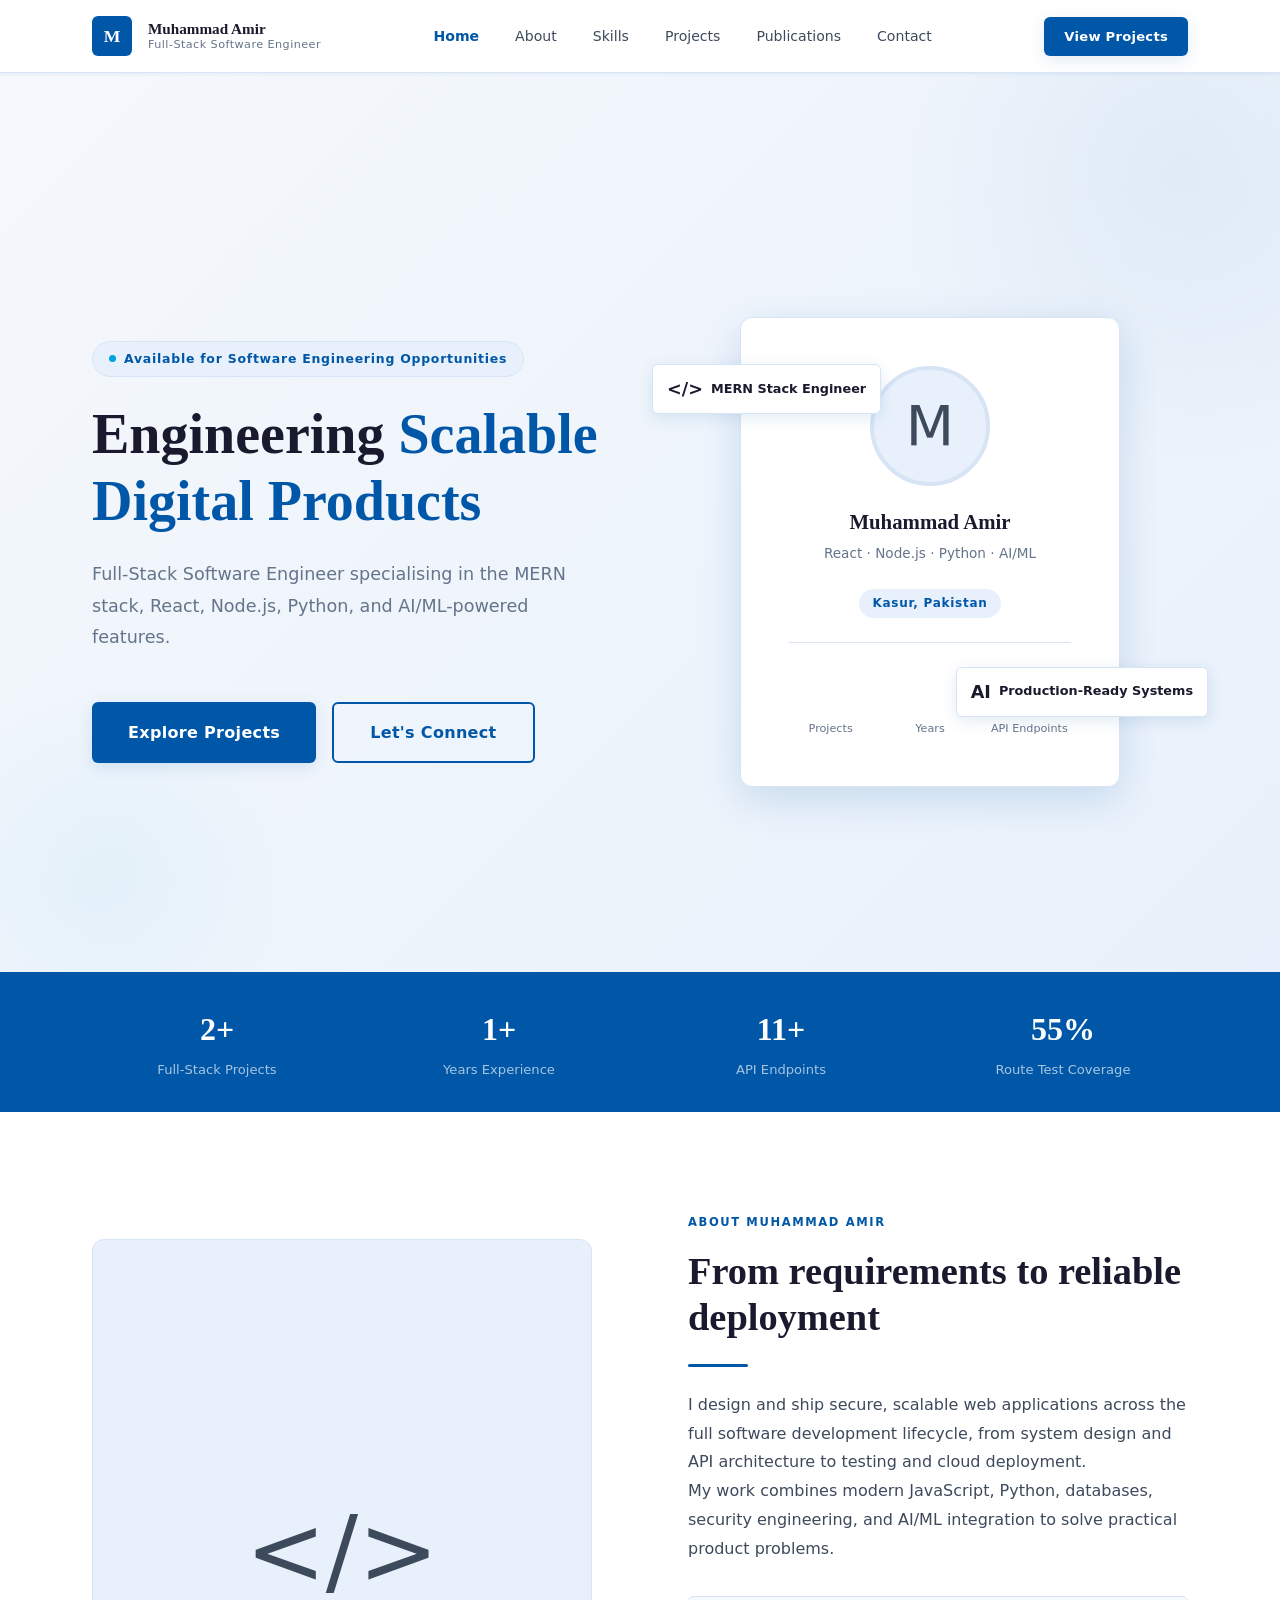
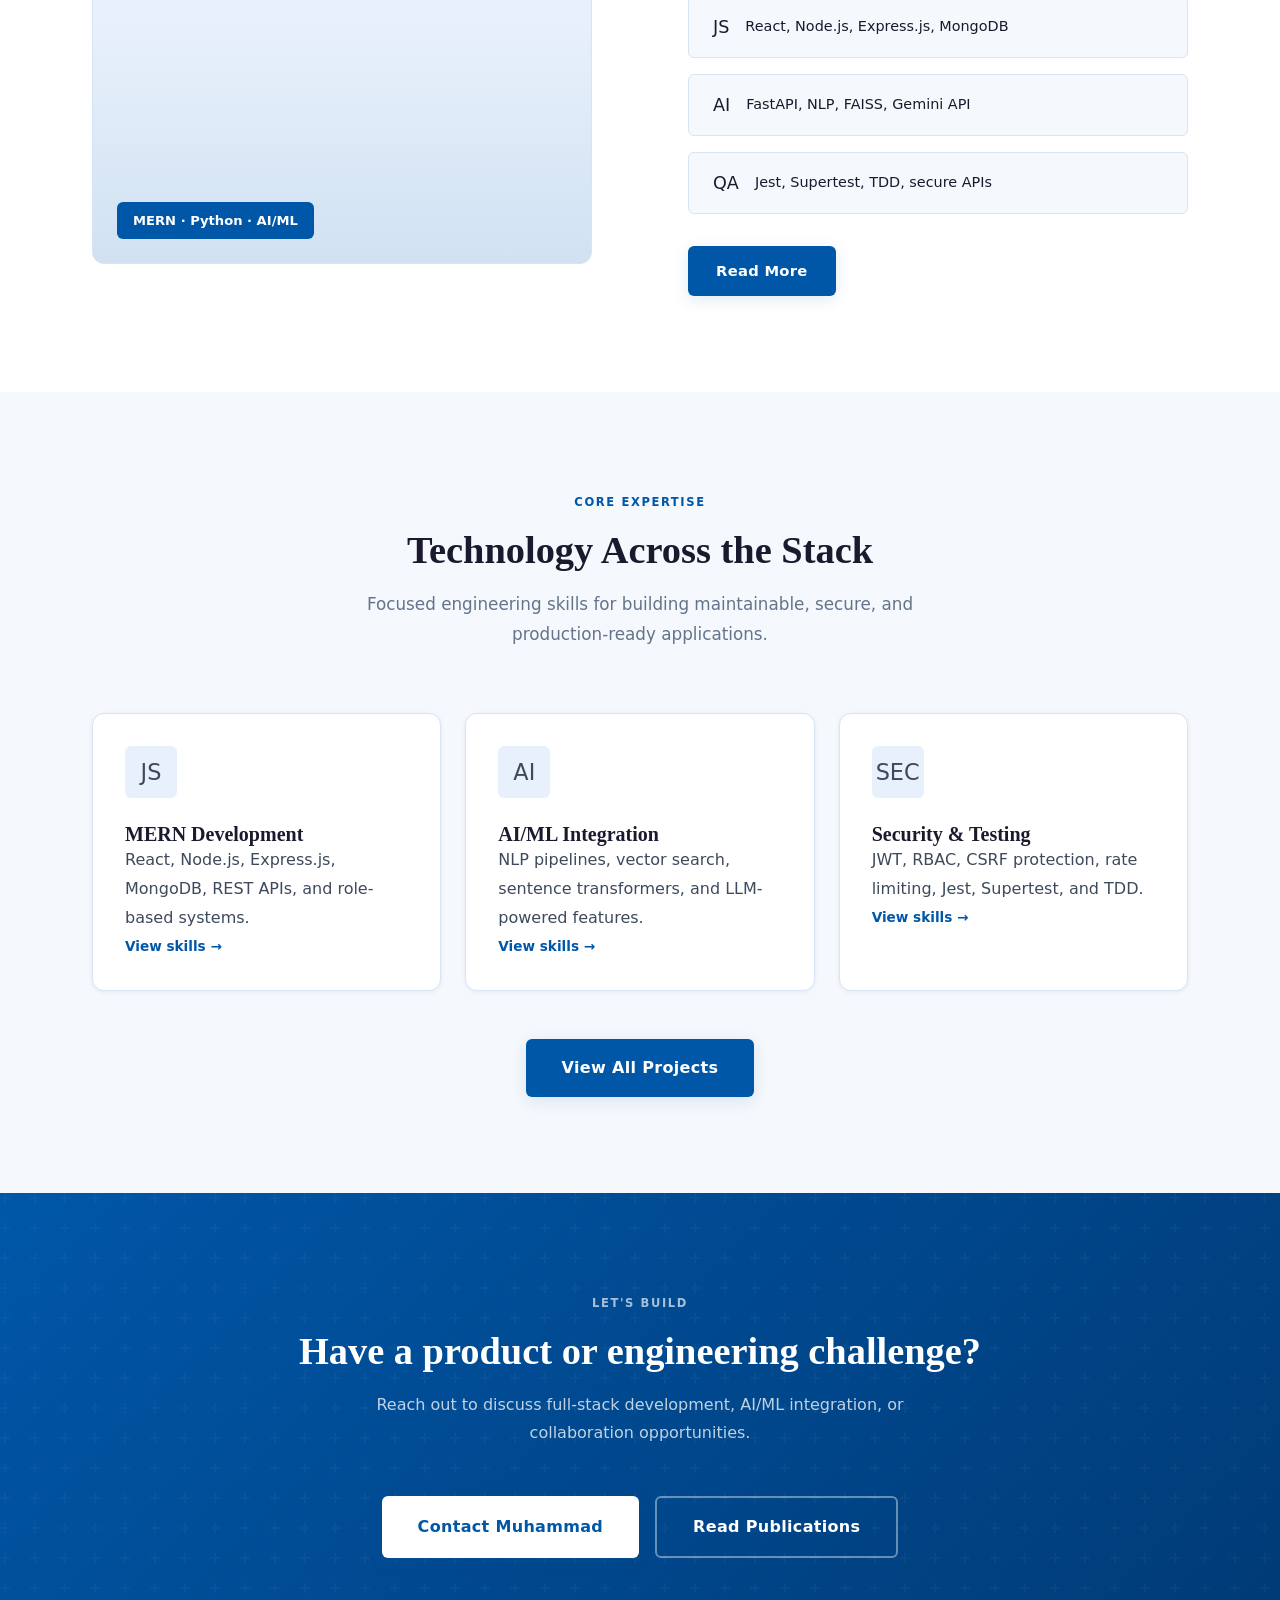
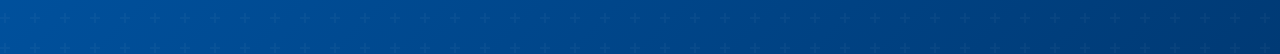
==== index.html @ 391e116a "Update portfolio with Muhammad Amir CV content" ====
<!doctype html><html lang="en"><head><meta charset="UTF-8" /><meta name="viewport" content="width=device-width, initial-scale=1.0" /><meta name="description" content="Muhammad Amir — Full-Stack Software Engineer specialising in MERN, React, Node.js, Python, and AI/ML." /><title>Muhammad Amir | Full-Stack Software Engineer</title><link rel="preconnect" href="https://fonts.googleapis.com" /><link rel="preconnect" href="https://fonts.gstatic.com" /><link rel="stylesheet" href="assets/css/variables.css" /><link rel="stylesheet" href="assets/css/base.css" /><link rel="stylesheet" href="assets/css/components.css" /><link rel="stylesheet" href="assets/css/navbar.css" /><link rel="stylesheet" href="assets/css/footer.css" /><link rel="stylesheet" href="assets/css/home.css" /></head><body><header class="navbar"><div class="navbar-inner"><a href="index.html" class="navbar-logo"><div class="logo-icon">M</div><div class="logo-text"><div class="logo-name">Muhammad Amir</div><div class="logo-title">Full-Stack Software Engineer</div></div></a><nav><ul class="navbar-links"><li><a href="index.html" class="active">Home</a></li><li><a href="pages/about.html">About</a></li><li><a href="pages/services.html">Skills</a></li><li><a href="pages/youtube.html">Projects</a></li><li><a href="pages/blog.html">Publications</a></li><li><a href="pages/contact.html">Contact</a></li></ul></nav><div class="navbar-actions"><a href="pages/youtube.html" class="btn btn-primary btn-sm">View Projects</a><button class="nav-toggle" aria-label="Toggle menu"><span></span><span></span><span></span></button></div></div><div class="mobile-menu"><a href="index.html">Home</a><a href="pages/about.html">About</a><a href="pages/services.html">Skills</a><a href="pages/youtube.html">Projects</a><a href="pages/blog.html">Publications</a><a href="pages/contact.html">Contact</a></div></header><main style="padding-top:72px"><section class="hero"><div class="container"><div class="hero-grid"><div class="hero-content animate"><div class="hero-badge"><span class="hero-badge-dot"></span>Available for Software Engineering Opportunities</div><h1>Engineering <span>Scalable Digital Products</span></h1><p>Full-Stack Software Engineer specialising in the MERN stack, React, Node.js, Python, and AI/ML-powered features.</p><div class="hero-btns"><a href="pages/youtube.html" class="btn btn-primary btn-lg">Explore Projects</a><a href="pages/contact.html" class="btn btn-outline btn-lg">Let's Connect</a></div></div><div class="hero-visual animate delay-2"><div class="hero-float hero-float-1"><span class="hero-float-icon">&lt;/&gt;</span> MERN Stack Engineer</div><div class="hero-card"><div class="hero-avatar">M</div><h3>Muhammad Amir</h3><p>React · Node.js · Python · AI/ML</p><span class="badge badge-blue">Kasur, Pakistan</span><div class="hero-card-stats"><div><div class="stat-num" data-count="5" data-suffix="+">0+</div><div class="hero-stat-label">Projects</div></div><div><div class="stat-num" data-count="2" data-suffix="+">0+</div><div class="hero-stat-label">Years</div></div><div><div class="stat-num" data-count="20" data-suffix="+">0+</div><div class="hero-stat-label">API Endpoints</div></div></div></div><div class="hero-float hero-float-2"><span class="hero-float-icon">AI</span> Production-Ready Systems</div></div></div></div></section><section class="stats-bar"><div class="container"><div class="stats-grid"><div class="reveal"><div class="stat-num" data-count="5" data-suffix="+">0+</div><div class="stat-label">Full-Stack Projects</div></div><div class="reveal"><div class="stat-num" data-count="2" data-suffix="+">0+</div><div class="stat-label">Years Experience</div></div><div class="reveal"><div class="stat-num" data-count="20" data-suffix="+">0+</div><div class="stat-label">API Endpoints</div></div><div class="reveal"><div class="stat-num" data-count="100" data-suffix="%">0%</div><div class="stat-label">Route Test Coverage</div></div></div></div></section><section class="section about-preview"><div class="container"><div class="about-grid"><div class="about-img-wrap reveal">&lt;/&gt;<div class="about-tag">MERN · Python · AI/ML</div></div><div class="reveal"><span class="label">About Muhammad Amir</span><h2>From requirements to reliable deployment</h2><div class="divider"></div><p>I design and ship secure, scalable web applications across the full software development lifecycle, from system design and API architecture to testing and cloud deployment.</p><p>My work combines modern JavaScript, Python, databases, security engineering, and AI/ML integration to solve practical product problems.</p><div class="credential-list"><div class="credential-item"><span class="credential-icon">JS</span> React, Node.js, Express.js, MongoDB</div><div class="credential-item"><span class="credential-icon">AI</span> FastAPI, NLP, FAISS, Gemini API</div><div class="credential-item"><span class="credential-icon">QA</span> Jest, Supertest, TDD, secure APIs</div></div><a href="pages/about.html" class="btn btn-primary">Read More</a></div></div></div></section><section class="section services-preview"><div class="container"><div class="section-header center reveal"><span class="label">Core Expertise</span><h2>Technology Across the Stack</h2><p>Focused engineering skills for building maintainable, secure, and production-ready applications.</p></div><div class="services-grid"><div class="card reveal"><div class="card-body"><div class="service-icon">JS</div><h3>MERN Development</h3><p>React, Node.js, Express.js, MongoDB, REST APIs, and role-based systems.</p><a href="pages/services.html" class="service-link">View skills →</a></div></div><div class="card reveal"><div class="card-body"><div class="service-icon">AI</div><h3>AI/ML Integration</h3><p>NLP pipelines, vector search, sentence transformers, and LLM-powered features.</p><a href="pages/services.html" class="service-link">View skills →</a></div></div><div class="card reveal"><div class="card-body"><div class="service-icon">SEC</div><h3>Security & Testing</h3><p>JWT, RBAC, CSRF protection, rate limiting, Jest, Supertest, and TDD.</p><a href="pages/services.html" class="service-link">View skills →</a></div></div></div><div style="text-align:center;margin-top:var(--s5)"><a href="pages/youtube.html" class="btn btn-primary btn-lg reveal">View All Projects</a></div></div></section><section class="cta-banner"><div class="container"><span class="label label--white reveal">Let's Build</span><h2 class="reveal">Have a product or engineering challenge?</h2><p class="reveal">Reach out to discuss full-stack development, AI/ML integration, or collaboration opportunities.</p><div class="cta-btns reveal"><a href="pages/contact.html" class="btn btn-white btn-lg">Contact Muhammad</a><a href="pages/blog.html" class="btn btn-lg" style="border:2px solid rgba(255,255,255,.4);color:white;background:transparent">Read Publications</a></div></div></section></main><script src="assets/js/main.js"></script></body></html>
---- assets/css/variables.css ----
/* ============================================================
   DESIGN SYSTEM — variables.css
   All design tokens used across the entire project.
   Import this file first in every other CSS file.
   ============================================================ */

:root {
  /* ─── COLORS ─────────────────────────────────────────────── */
  --blue-dark: #0057a8; /* primary CTA, links       */
  --blue-mid: #1976d2; /* hover states             */
  --blue-light: #e8f1fb; /* section backgrounds      */
  --sky: #00a3e0; /* accent highlights        */
  --white: #ffffff;
  --off-white: #f5f8fc;
  --text: #1a1a2e; /* headings                 */
  --text-body: #3d4a5c; /* body copy                */
  --muted: #64748b; /* labels, captions         */
  --border: #d6e4f5; /* dividers, card borders   */

  /* ─── TYPOGRAPHY ─────────────────────────────────────────── */
  --font-head: 'Merriweather', Georgia, serif;
  --font-body: 'DM Sans', system-ui, sans-serif;

  /* ─── SPACING (8px grid) ─────────────────────────────────── */
  --s1: 8px;
  --s2: 16px;
  --s3: 24px;
  --s4: 32px;
  --s5: 48px;
  --s6: 64px;
  --s7: 96px;
  --s8: 128px;

  /* ─── BORDERS ────────────────────────────────────────────── */
  --radius: 6px;
  --radius-lg: 12px;

  /* ─── SHADOWS ────────────────────────────────────────────── */
  --shadow-sm: 0 1px 4px rgba(0, 87, 168, 0.08);
  --shadow-md: 0 4px 16px rgba(0, 87, 168, 0.12);
  --shadow-lg: 0 12px 40px rgba(0, 87, 168, 0.16);

  /* ─── TRANSITIONS ────────────────────────────────────────── */
  --ease: 0.25s ease;
}
---- assets/css/base.css ----
/* ============================================================
   BASE STYLES — base.css
   Reset, typography, and global utility classes.
   Import after variables.css
   ============================================================ */

/* ─── RESET ───────────────────────────────────────────────── */
*,
*::before,
*::after {
  margin: 0;
  padding: 0;
  box-sizing: border-box;
}
html {
  scroll-behavior: smooth;
  font-size: 16px;
}
body {
  font-family: var(--font-body);
  color: var(--text-body);
  background: var(--white);
  line-height: 1.6;
  overflow-x: hidden;
}
img {
  max-width: 100%;
  display: block;
}
a {
  color: inherit;
  text-decoration: none;
}
ul {
  list-style: none;
}

/* ─── TYPOGRAPHY ──────────────────────────────────────────── */
h1,
h2,
h3,
h4,
h5 {
  font-family: var(--font-head);
  color: var(--text);
  line-height: 1.2;
}
h1 {
  font-size: clamp(2.2rem, 4.5vw, 3.5rem);
  font-weight: 900;
}
h2 {
  font-size: clamp(1.7rem, 3vw, 2.5rem);
  font-weight: 700;
}
h3 {
  font-size: 1.25rem;
  font-weight: 700;
}
h4 {
  font-size: 1rem;
  font-weight: 600;
}
p {
  line-height: 1.8;
}

/* ─── LAYOUT ──────────────────────────────────────────────── */
.container {
  max-width: 1160px;
  margin: 0 auto;
  padding: 0 var(--s4);
}
.section {
  padding: var(--s7) 0;
}
.section--bg {
  background: var(--off-white);
}
.section--blue {
  background: var(--blue-light);
}

/* ─── UTILITIES ───────────────────────────────────────────── */
.text-muted {
  color: var(--muted);
}
.text-center {
  text-align: center;
}
.text-white {
  color: var(--white);
}

.mt-1 {
  margin-top: var(--s1);
}
.mt-2 {
  margin-top: var(--s2);
}
.mt-3 {
  margin-top: var(--s3);
}
.mt-4 {
  margin-top: var(--s4);
}
.mt-5 {
  margin-top: var(--s5);
}
.mt-6 {
  margin-top: var(--s6);
}
.mb-1 {
  margin-bottom: var(--s1);
}
.mb-2 {
  margin-bottom: var(--s2);
}
.mb-3 {
  margin-bottom: var(--s3);
}
.mb-4 {
  margin-bottom: var(--s4);
}
.mb-5 {
  margin-bottom: var(--s5);
}
.mb-6 {
  margin-bottom: var(--s6);
}

.divider {
  width: 60px;
  height: 3px;
  background: var(--blue-dark);
  border-radius: 2px;
  margin: var(--s3) 0;
}
.divider-center {
  margin: var(--s3) auto;
}

/* ─── LABEL ───────────────────────────────────────────────── */
.label {
  display: inline-block;
  font-size: 0.72rem;
  font-weight: 600;
  letter-spacing: 0.14em;
  text-transform: uppercase;
  color: var(--blue-dark);
  margin-bottom: var(--s2);
}
.label--white {
  color: rgba(255, 255, 255, 0.65);
}

/* ─── ANIMATIONS ──────────────────────────────────────────── */
@keyframes fadeUp {
  from {
    opacity: 0;
    transform: translateY(24px);
  }
  to {
    opacity: 1;
    transform: translateY(0);
  }
}
.animate {
  animation: fadeUp 0.7s ease both;
}
.delay-1 {
  animation-delay: 0.1s;
}
.delay-2 {
  animation-delay: 0.2s;
}
.delay-3 {
  animation-delay: 0.3s;
}
.delay-4 {
  animation-delay: 0.4s;
}

/* ─── RESPONSIVE ──────────────────────────────────────────── */
@media (max-width: 768px) {
  .container {
    padding: 0 var(--s3);
  }
  .section {
    padding: var(--s5) 0;
  }
}
/* ─── MOBILE FIXES ────────────────────────────────────────── */
@media (max-width: 768px) {
  /* Navbar */
  .navbar-inner {
    padding: 0 var(--s2);
    height: 60px;
  }
  .logo-name {
    font-size: 0.82rem;
  }
  .logo-title {
    display: none;
  }
  .nav-cta {
    font-size: 0.75rem;
    padding: 8px 12px;
  }

  /* Fix horizontal overflow on ALL pages */
  html,
  body {
    overflow-x: hidden;
    max-width: 100vw;
  }
  .footer {
    overflow-x: hidden;
  }
  .footer-grid {
    gap: var(--s4);
  }

  /* Hero empty space fix */
  .hero {
    padding: 90px 0 50px;
    min-height: auto;
  }
  .hero::before,
  .hero::after {
    display: none;
  }

  /* About image height fix */
  .about-img-wrap {
    aspect-ratio: 3/2;
    font-size: 4rem;
  }

  /* Footer overflow fix */
  .footer-bottom {
    flex-direction: column;
    text-align: center;
    gap: var(--s2);
  }
  .footer-bottom-links {
    justify-content: center;
  }

  /* General section padding */
  .section {
    padding: var(--s5) 0;
  }
  .container {
    padding: 0 var(--s2);
  }

  /* Page hero */
  .page-hero {
    padding: 100px 0 50px;
  }
  .page-hero h1 {
    font-size: 2rem;
  }

  /* Buttons stack on mobile */
  .hero-btns,
  .cta-btns,
  .about-cta-btns,
  .services-cta-btns,
  .subscribe-btns,
  .yt-channel-actions {
    flex-direction: column;
    align-items: stretch;
  }
  .hero-btns .btn,
  .cta-btns .btn,
  .about-cta-btns .btn,
  .services-cta-btns .btn,
  .subscribe-btns .btn,
  .yt-channel-actions .btn {
    text-align: center;
    justify-content: center;
  }

  /* Stats bar */
  .stats-grid {
    grid-template-columns: repeat(2, 1fr);
    gap: var(--s3);
  }
  .stat-num {
    font-size: 1.6rem;
  }

  /* Services grid */
  .services-grid {
    grid-template-columns: 1fr;
  }
  .testimonials-grid {
    grid-template-columns: 1fr;
  }

  /* Pricing */
  .pricing-grid {
    grid-template-columns: 1fr;
    max-width: 100%;
  }
  .pricing-card.featured {
    transform: none;
  }

  /* Steps */
  .steps-grid {
    grid-template-columns: repeat(2, 1fr);
  }
  .steps-grid::before {
    display: none;
  }

  /* Blog */
  .blog-featured {
    grid-template-columns: 1fr;
  }
  .blog-side-stack {
    flex-direction: column;
  }
  .blog-grid {
    grid-template-columns: 1fr;
  }
  .blog-newsletter {
    flex-direction: column;
  }
  .blog-newsletter-form {
    flex-direction: column;
    width: 100%;
  }
  .blog-newsletter-form .form-control {
    width: 100%;
  }

  /* Contact */
  .contact-layout {
    grid-template-columns: 1fr;
  }
  .form-row {
    grid-template-columns: 1fr;
  }
  .contact-form-card {
    padding: var(--s3);
  }
  .availability-grid {
    grid-template-columns: repeat(2, 1fr);
  }

  /* YouTube */
  .yt-channel-card {
    flex-direction: column;
    text-align: center;
  }
  .yt-channel-stats {
    justify-content: center;
  }
  .video-grid {
    grid-template-columns: 1fr;
  }
  .featured-video-grid {
    grid-template-columns: 1fr;
  }

  /* About */
  .about-layout {
    grid-template-columns: 1fr;
  }
  .about-sidebar {
    position: static;
  }
  .values-grid {
    grid-template-columns: 1fr;
  }

  /* Footer columns stack */
  .footer-grid {
    grid-template-columns: 1fr;
  }
}
---- assets/css/components.css ----
/* ============================================================
   COMPONENTS — components.css
   Reusable UI components: buttons, cards, badges, forms.
   ============================================================ */

/* ─── BUTTONS ─────────────────────────────────────────────── */
.btn {
  display: inline-flex;
  align-items: center;
  justify-content: center;
  gap: var(--s1);
  padding: 13px 28px;
  border-radius: var(--radius);
  font-family: var(--font-body);
  font-size: 0.92rem;
  font-weight: 600;
  letter-spacing: 0.02em;
  cursor: pointer;
  border: none;
  transition: all var(--ease);
  white-space: nowrap;
}
.btn-primary {
  background: var(--blue-dark);
  color: var(--white);
  box-shadow: var(--shadow-md);
}
.btn-primary:hover {
  background: var(--blue-mid);
  transform: translateY(-2px);
  box-shadow: var(--shadow-lg);
}
.btn-outline {
  background: transparent;
  color: var(--blue-dark);
  border: 2px solid var(--blue-dark);
}
.btn-outline:hover {
  background: var(--blue-dark);
  color: var(--white);
}

.btn-white {
  background: var(--white);
  color: var(--blue-dark);
  box-shadow: var(--shadow-md);
}
.btn-white:hover {
  background: var(--off-white);
  transform: translateY(-2px);
}

.btn-sm {
  padding: 9px 20px;
  font-size: 0.82rem;
}
.btn-lg {
  padding: 16px 36px;
  font-size: 1rem;
}
.btn-full {
  width: 100%;
  justify-content: center;
}

/* ─── CARDS ───────────────────────────────────────────────── */
.card {
  background: var(--white);
  border: 1px solid var(--border);
  border-radius: var(--radius-lg);
  box-shadow: var(--shadow-sm);
  transition: all var(--ease);
  overflow: hidden;
}
.card:hover {
  box-shadow: var(--shadow-md);
  transform: translateY(-3px);
}
.card-body {
  padding: var(--s4);
}
.card-img {
  width: 100%;
  aspect-ratio: 16/9;
  object-fit: cover;
}

/* ─── BADGES ──────────────────────────────────────────────── */
.badge {
  display: inline-flex;
  align-items: center;
  gap: 6px;
  padding: 5px 14px;
  border-radius: 100px;
  font-size: 0.75rem;
  font-weight: 600;
  letter-spacing: 0.06em;
}
.badge-blue {
  background: var(--blue-light);
  color: var(--blue-dark);
}
.badge-sky {
  background: #e0f5fd;
  color: #0077a8;
}
.badge-green {
  background: #e6f9f1;
  color: #0a7a45;
}

/* ─── FORMS ───────────────────────────────────────────────── */
.form-group {
  display: flex;
  flex-direction: column;
  gap: var(--s1);
  margin-bottom: var(--s3);
}
.form-group label {
  font-size: 0.82rem;
  font-weight: 600;
  color: var(--text);
  letter-spacing: 0.03em;
}
.form-control {
  padding: 12px 16px;
  background: var(--white);
  border: 1px solid var(--border);
  border-radius: var(--radius);
  font-family: var(--font-body);
  font-size: 0.9rem;
  color: var(--text);
  transition: border-color var(--ease);
}
.form-control:focus {
  outline: none;
  border-color: var(--blue-dark);
  box-shadow: 0 0 0 3px rgba(0, 87, 168, 0.1);
}
.form-control::placeholder {
  color: var(--muted);
}
textarea.form-control {
  resize: none;
  min-height: 120px;
}
select.form-control {
  cursor: pointer;
}

/* ─── SECTION HEADER ──────────────────────────────────────── */
.section-header {
  margin-bottom: var(--s6);
}
.section-header.center {
  text-align: center;
}
.section-header p {
  color: var(--muted);
  font-size: 1.05rem;
  max-width: 580px;
  margin-top: var(--s2);
}
.section-header.center p {
  margin-left: auto;
  margin-right: auto;
}

/* ─── PAGE HERO ───────────────────────────────────────────── */
.page-hero {
  padding: 140px 0 80px;
  background: linear-gradient(135deg, var(--blue-dark) 0%, #003a75 100%);
  position: relative;
  overflow: hidden;
}
.page-hero::before {
  content: '';
  position: absolute;
  inset: 0;
  background: url("data:image/svg+xml,%3Csvg width='60' height='60' viewBox='0 0 60 60' xmlns='http://www.w3.org/2000/svg'%3E%3Cg fill='none' fill-rule='evenodd'%3E%3Cg fill='%23ffffff' fill-opacity='0.03'%3E%3Cpath d='M36 34v-4h-2v4h-4v2h4v4h2v-4h4v-2h-4zm0-30V0h-2v4h-4v2h4v4h2V6h4V4h-4zM6 34v-4H4v4H0v2h4v4h2v-4h4v-2H6zM6 4V0H4v4H0v2h4v4h2V6h4V4H6z'/%3E%3C/g%3E%3C/g%3E%3C/svg%3E");
}
.page-hero .container {
  position: relative;
}
.page-hero h1 {
  color: white;
}
.page-hero p {
  color: rgba(255, 255, 255, 0.75);
  max-width: 600px;
  font-size: 1.05rem;
  margin-top: var(--s3);
}

/* ─── TESTIMONIAL CARD ────────────────────────────────────── */
.testimonial-card {
  padding: var(--s4);
}
.stars {
  color: #f59e0b;
  font-size: 0.9rem;
  margin-bottom: var(--s2);
}
.testimonial-card blockquote {
  font-size: 0.95rem;
  font-style: italic;
  color: var(--text-body);
  line-height: 1.8;
  margin-bottom: var(--s3);
}
.testimonial-author {
  display: flex;
  align-items: center;
  gap: var(--s2);
}
.author-avatar {
  width: 44px;
  height: 44px;
  border-radius: 50%;
  background: var(--blue-light);
  border: 2px solid var(--border);
  display: flex;
  align-items: center;
  justify-content: center;
  font-size: 1.1rem;
  flex-shrink: 0;
}
.author-name {
  font-size: 0.9rem;
  font-weight: 600;
  color: var(--text);
}
.author-role {
  font-size: 0.78rem;
  color: var(--muted);
}

/* ─── WHATSAPP FLOAT ──────────────────────────────────────── */
.whatsapp-float {
  position: fixed;
  bottom: 28px;
  right: 28px;
  z-index: 888;
  width: 56px;
  height: 56px;
  border-radius: 50%;
  background: #25d366;
  display: flex;
  align-items: center;
  justify-content: center;
  font-size: 1.5rem;
  box-shadow: 0 4px 20px rgba(37, 211, 102, 0.4);
  transition: all var(--ease);
  animation: waBounce 3s ease infinite;
}
.whatsapp-float:hover {
  transform: scale(1.1);
  box-shadow: 0 6px 28px rgba(37, 211, 102, 0.5);
}
.whatsapp-tooltip {
  position: absolute;
  right: 66px;
  top: 50%;
  transform: translateY(-50%);
  background: var(--text);
  color: white;
  padding: 6px 12px;
  border-radius: 4px;
  font-size: 0.78rem;
  font-weight: 500;
  white-space: nowrap;
  opacity: 0;
  pointer-events: none;
  transition: opacity var(--ease);
  font-family: var(--font-body);
}
.whatsapp-float:hover .whatsapp-tooltip {
  opacity: 1;
}

@keyframes waBounce {
  0%,
  100% {
    transform: translateY(0);
  }
  50% {
    transform: translateY(-6px);
  }
}
---- assets/css/navbar.css ----
/* ============================================================
   NAVBAR — navbar.css
   Fixed top navigation bar styles.
   ============================================================ */

.navbar {
  position: fixed;
  top: 0;
  left: 0;
  right: 0;
  z-index: 999;
  background: rgba(255, 255, 255, 0.96);
  backdrop-filter: blur(14px);
  border-bottom: 1px solid var(--border);
  box-shadow: var(--shadow-sm);
  transition: box-shadow var(--ease);
}
.navbar.scrolled {
  box-shadow: var(--shadow-md);
}

.navbar-inner {
  max-width: 1160px;
  margin: 0 auto;
  padding: 0 var(--s4);
  height: 72px;
  display: flex;
  align-items: center;
  justify-content: space-between;
}

/* ─── LOGO ────────────────────────────────────────────────── */
.navbar-logo {
  display: flex;
  align-items: center;
  gap: var(--s2);
  text-decoration: none;
}
.logo-icon {
  width: 40px;
  height: 40px;
  border-radius: var(--radius);
  background: var(--blue-dark);
  display: flex;
  align-items: center;
  justify-content: center;
  color: white;
  font-size: 1.1rem;
  font-weight: 900;
  font-family: var(--font-head);
  flex-shrink: 0;
}
.logo-text {
  line-height: 1.2;
}
.logo-name {
  font-family: var(--font-head);
  font-size: 0.95rem;
  font-weight: 700;
  color: var(--text);
}
.logo-title {
  font-size: 0.7rem;
  color: var(--muted);
  letter-spacing: 0.04em;
}

/* ─── LINKS ───────────────────────────────────────────────── */
.navbar-links {
  display: flex;
  align-items: center;
  gap: var(--s1);
  list-style: none;
}
.navbar-links a {
  display: block;
  padding: 8px 14px;
  font-size: 0.88rem;
  font-weight: 500;
  color: var(--text-body);
  border-radius: var(--radius);
  transition: all var(--ease);
}
.navbar-links a:hover {
  background: var(--blue-light);
  color: var(--blue-dark);
}
.navbar-links a.active {
  color: var(--blue-dark);
  font-weight: 600;
}

/* ─── ACTIONS ─────────────────────────────────────────────── */
.navbar-actions {
  display: flex;
  align-items: center;
  gap: var(--s2);
}

/* ─── MOBILE TOGGLE ───────────────────────────────────────── */
.nav-toggle {
  display: none;
  flex-direction: column;
  gap: 5px;
  cursor: pointer;
  padding: 4px;
  background: none;
  border: none;
}
.nav-toggle span {
  width: 24px;
  height: 2px;
  background: var(--text);
  border-radius: 2px;
  transition: all var(--ease);
}

/* ─── MOBILE MENU ─────────────────────────────────────────── */
.mobile-menu {
  display: none;
  position: absolute;
  top: 72px;
  left: 0;
  right: 0;
  background: white;
  border-bottom: 1px solid var(--border);
  box-shadow: var(--shadow-md);
  padding: var(--s2) var(--s3) var(--s3);
  flex-direction: column;
  gap: 4px;
}
.mobile-menu.open {
  display: flex;
}
.mobile-menu a {
  padding: 10px 14px;
  font-size: 0.95rem;
  font-weight: 500;
  color: var(--text-body);
  border-radius: var(--radius);
  transition: all var(--ease);
}
.mobile-menu a:hover {
  background: var(--blue-light);
  color: var(--blue-dark);
}
.mobile-menu .btn {
  margin-top: var(--s1);
  width: 100%;
  justify-content: center;
}

/* ─── RESPONSIVE ──────────────────────────────────────────── */
@media (max-width: 900px) {
  .navbar-links {
    display: none;
  }
  .navbar-inner {
    padding: 0 var(--s3);
    gap: var(--s2);
  }
  .navbar-logo {
    min-width: 0;
    flex: 1;
  }
  .logo-text {
    min-width: 0;
  }
  .logo-name {
    font-size: 0.86rem;
    white-space: nowrap;
    overflow: hidden;
    text-overflow: ellipsis;
  }
  .logo-title {
    display: none;
  }
  .navbar-actions {
    margin-left: auto;
    gap: var(--s1);
  }
  .navbar-actions > .btn {
    display: none;
  }
  .nav-toggle {
    display: flex;
  }
  .mobile-menu a.btn.btn-primary {
    color: var(--white);
  }
}
@media (max-width: 768px) {
  .navbar-inner {
    padding: 0 var(--s3);
  }
}
@media (max-width: 480px) {
  .navbar-inner {
    padding: 0 var(--s2);
  }
  .logo-name {
    font-size: 0.8rem;
  }
}
---- assets/css/footer.css ----
/* ============================================================
   FOOTER — footer.css
   ============================================================ */

.footer {
  background: var(--text);
  color: rgba(255, 255, 255, 0.7);
  padding: var(--s7) 0 0;
}

/* ─── GRID ────────────────────────────────────────────────── */
.footer-grid {
  display: grid;
  grid-template-columns: 2fr 1fr 1fr 1fr;
  gap: var(--s6);
  padding-bottom: var(--s6);
  border-bottom: 1px solid rgba(255, 255, 255, 0.08);
}

/* ─── BRAND COL ───────────────────────────────────────────── */
.footer-brand .logo-name {
  color: white;
}
.footer-brand .logo-title {
  color: rgba(255, 255, 255, 0.5);
}
.footer-brand p {
  margin-top: var(--s3);
  font-size: 0.88rem;
  line-height: 1.8;
  color: rgba(255, 255, 255, 0.55);
}

/* ─── SOCIAL ICONS ────────────────────────────────────────── */
.footer-social {
  display: flex;
  gap: var(--s2);
  margin-top: var(--s4);
}
.social-icon {
  width: 38px;
  height: 38px;
  border-radius: var(--radius);
  border: 1px solid rgba(255, 255, 255, 0.15);
  display: flex;
  align-items: center;
  justify-content: center;
  font-size: 0.9rem;
  transition: all var(--ease);
  color: rgba(255, 255, 255, 0.6);
}
.social-icon:hover {
  background: var(--blue-dark);
  border-color: var(--blue-dark);
  color: white;
}

/* ─── LINK COLUMNS ────────────────────────────────────────── */
.footer-col h5 {
  font-family: var(--font-body);
  font-size: 0.78rem;
  font-weight: 700;
  letter-spacing: 0.12em;
  text-transform: uppercase;
  color: white;
  margin-bottom: var(--s3);
}
.footer-col ul {
  display: flex;
  flex-direction: column;
  gap: 10px;
}
.footer-col a {
  font-size: 0.88rem;
  color: rgba(255, 255, 255, 0.55);
  transition: color var(--ease);
}
.footer-col a:hover {
  color: var(--sky);
}

/* ─── BOTTOM BAR ──────────────────────────────────────────── */
.footer-bottom {
  padding: var(--s3) 0;
  display: flex;
  align-items: center;
  justify-content: space-between;
  gap: var(--s3);
  flex-wrap: wrap;
}
.footer-bottom p {
  font-size: 0.8rem;
  color: rgba(255, 255, 255, 0.35);
}
.footer-bottom-links {
  display: flex;
  gap: var(--s4);
}
.footer-bottom-links a {
  font-size: 0.8rem;
  color: rgba(255, 255, 255, 0.45);
  transition: color var(--ease);
}
.footer-bottom-links a:hover {
  color: var(--sky);
}

/* ─── RESPONSIVE ──────────────────────────────────────────── */
@media (max-width: 1024px) {
  .footer-grid {
    grid-template-columns: 1fr 1fr;
    gap: var(--s4);
  }
}
@media (max-width: 768px) {
  .footer-grid {
    grid-template-columns: repeat(2, minmax(0, 1fr));
    gap: var(--s4);
  }
  .footer-brand {
    grid-column: 1 / -1;
  }
  .footer-bottom {
    flex-direction: column;
    text-align: center;
  }
  .footer-bottom-links {
    justify-content: center;
  }
}
@media (max-width: 420px) {
  .footer-grid {
    grid-template-columns: 1fr;
  }
}
---- assets/css/home.css ----
/* ============================================================
   HOME PAGE — home.css
   Page-specific styles for index.html
   ============================================================ */

/* ─── HERO ────────────────────────────────────────────────── */
.hero {
  min-height: 100vh;
  display: flex;
  align-items: center;
  padding: 140px 0 80px;
  background: linear-gradient(135deg, #f5f8fc 0%, #e8f1fb 100%);
  position: relative;
  overflow: hidden;
}
.hero::before {
  content: '';
  position: absolute;
  top: -200px;
  right: -200px;
  width: 600px;
  height: 600px;
  border-radius: 50%;
  background: radial-gradient(
    circle,
    rgba(0, 87, 168, 0.06) 0%,
    transparent 70%
  );
}
.hero::after {
  content: '';
  position: absolute;
  bottom: -100px;
  left: -100px;
  width: 400px;
  height: 400px;
  border-radius: 50%;
  background: radial-gradient(
    circle,
    rgba(0, 163, 224, 0.05) 0%,
    transparent 70%
  );
}
.hero-grid {
  display: grid;
  grid-template-columns: 1fr 1fr;
  gap: var(--s6);
  align-items: center;
  position: relative;
  z-index: 1;
}
.hero-content {
  max-width: 580px;
}
.hero-badge {
  display: inline-flex;
  align-items: center;
  gap: 8px;
  background: var(--blue-light);
  border: 1px solid var(--border);
  padding: 7px 16px;
  border-radius: 100px;
  font-size: 0.78rem;
  font-weight: 600;
  color: var(--blue-dark);
  letter-spacing: 0.06em;
  margin-bottom: var(--s3);
}
.hero-badge-dot {
  width: 7px;
  height: 7px;
  border-radius: 50%;
  background: var(--sky);
  animation: pulse 2s ease infinite;
}
@keyframes pulse {
  0%,
  100% {
    opacity: 1;
    transform: scale(1);
  }
  50% {
    opacity: 0.5;
    transform: scale(0.8);
  }
}
.hero h1 {
  margin-bottom: var(--s3);
}
.hero h1 span {
  color: var(--blue-dark);
}
.hero p {
  font-size: 1.1rem;
  color: var(--muted);
  max-width: 500px;
  margin-bottom: var(--s5);
}
.hero-btns {
  display: flex;
  gap: var(--s2);
  flex-wrap: wrap;
}

/* Hero image side */
.hero-visual {
  position: relative;
  display: flex;
  align-items: center;
  justify-content: center;
}
.hero-card {
  background: white;
  border: 1px solid var(--border);
  border-radius: var(--radius-lg);
  box-shadow: var(--shadow-lg);
  padding: var(--s5);
  text-align: center;
  width: 100%;
  max-width: 380px;
}
.hero-avatar {
  width: 120px;
  height: 120px;
  border-radius: 50%;
  background: var(--blue-light);
  border: 4px solid var(--border);
  margin: 0 auto var(--s3);
  display: flex;
  align-items: center;
  justify-content: center;
  font-size: 3.5rem;
}
.hero-card h3 {
  font-size: 1.3rem;
  margin-bottom: 6px;
}
.hero-card p {
  font-size: 0.85rem;
  color: var(--muted);
  margin-bottom: var(--s3);
}
.hero-card-stats {
  display: grid;
  grid-template-columns: repeat(3, 1fr);
  gap: var(--s2);
  margin-top: var(--s3);
  padding-top: var(--s3);
  border-top: 1px solid var(--border);
}
.hero-stat-num {
  font-family: var(--font-head);
  font-size: 1.4rem;
  font-weight: 700;
  color: var(--blue-dark);
}
.hero-stat-label {
  font-size: 0.7rem;
  color: var(--muted);
  margin-top: 2px;
}

/* Floating badges on hero card */
.hero-float {
  position: absolute;
  background: white;
  border: 1px solid var(--border);
  border-radius: var(--radius);
  box-shadow: var(--shadow-md);
  padding: 10px 14px;
  display: flex;
  align-items: center;
  gap: 8px;
  font-size: 0.8rem;
  font-weight: 600;
  color: var(--text);
  white-space: nowrap;
}
.hero-float-1 {
  top: 10%;
  left: -20px;
  animation: floatY 4s ease infinite;
}
.hero-float-2 {
  bottom: 15%;
  right: -20px;
  animation: floatY 4s ease infinite 2s;
}
.hero-float-icon {
  font-size: 1.1rem;
}

@keyframes floatY {
  0%,
  100% {
    transform: translateY(0);
  }
  50% {
    transform: translateY(-8px);
  }
}

/* ─── STATS BAR ───────────────────────────────────────────── */
.stats-bar {
  background: var(--blue-dark);
  padding: var(--s4) 0;
}
.stats-grid {
  display: grid;
  grid-template-columns: repeat(4, 1fr);
  gap: var(--s4);
  text-align: center;
}
.stat-num {
  font-family: var(--font-head);
  font-size: 2rem;
  font-weight: 900;
  color: white;
}
.stat-label {
  font-size: 0.82rem;
  color: rgba(255, 255, 255, 0.65);
  margin-top: 4px;
}
.stats-divider {
  width: 1px;
  background: rgba(255, 255, 255, 0.15);
  margin: 0 auto;
}

/* ─── ABOUT PREVIEW ───────────────────────────────────────── */
.about-preview {
  background: var(--white);
}
.about-grid {
  display: grid;
  grid-template-columns: 1fr 1fr;
  gap: var(--s7);
  align-items: center;
}
.about-img-wrap {
  position: relative;
  aspect-ratio: 4/5;
  border-radius: var(--radius-lg);
  background: var(--blue-light);
  border: 1px solid var(--border);
  display: flex;
  align-items: center;
  justify-content: center;
  font-size: 6rem;
  overflow: hidden;
}
.about-img-wrap::before {
  content: '';
  position: absolute;
  bottom: 0;
  left: 0;
  right: 0;
  height: 40%;
  background: linear-gradient(to top, rgba(0, 87, 168, 0.1), transparent);
}
.about-tag {
  position: absolute;
  bottom: var(--s3);
  left: var(--s3);
  background: var(--blue-dark);
  color: white;
  padding: 8px 16px;
  border-radius: var(--radius);
  font-size: 0.82rem;
  font-weight: 600;
}
.about-text .label {
  display: block;
}
.about-text p {
  color: var(--muted);
  margin-bottom: var(--s3);
}
.credential-list {
  display: flex;
  flex-direction: column;
  gap: var(--s2);
  margin: var(--s4) 0;
}
.credential-item {
  display: flex;
  align-items: center;
  gap: var(--s2);
  padding: var(--s2) var(--s3);
  background: var(--off-white);
  border: 1px solid var(--border);
  border-radius: var(--radius);
  font-size: 0.9rem;
  font-weight: 500;
  color: var(--text);
}
.credential-icon {
  font-size: 1.1rem;
}

/* ─── SERVICES PREVIEW ────────────────────────────────────── */
.services-preview {
  background: var(--off-white);
}
.services-grid {
  display: grid;
  grid-template-columns: repeat(3, 1fr);
  gap: var(--s3);
}
.service-card {
  padding: var(--s4);
}
.service-icon {
  width: 52px;
  height: 52px;
  border-radius: var(--radius);
  background: var(--blue-light);
  display: flex;
  align-items: center;
  justify-content: center;
  font-size: 1.4rem;
  margin-bottom: var(--s3);
}
.service-card h3 {
  font-size: 1.1rem;
  margin-bottom: var(--s1);
}
.service-card p {
  font-size: 0.88rem;
  color: var(--muted);
  line-height: 1.7;
  margin-bottom: var(--s3);
}
.service-link {
  font-size: 0.85rem;
  font-weight: 600;
  color: var(--blue-dark);
  display: inline-flex;
  align-items: center;
  gap: 4px;
  transition: gap var(--ease);
}
.service-link:hover {
  gap: 8px;
}

/* ─── TESTIMONIALS ────────────────────────────────────────── */
.testimonials {
  background: var(--blue-light);
}
.testimonials-grid {
  display: grid;
  grid-template-columns: repeat(3, 1fr);
  gap: var(--s3);
}

/* ─── CTA BANNER ──────────────────────────────────────────── */
.cta-banner {
  background: linear-gradient(135deg, var(--blue-dark) 0%, #003a75 100%);
  padding: var(--s7) 0;
  text-align: center;
  position: relative;
  overflow: hidden;
}
.cta-banner::before {
  content: '';
  position: absolute;
  inset: 0;
  background: url("data:image/svg+xml,%3Csvg width='60' height='60' viewBox='0 0 60 60' xmlns='http://www.w3.org/2000/svg'%3E%3Cg fill='none' fill-rule='evenodd'%3E%3Cg fill='%23ffffff' fill-opacity='0.03'%3E%3Cpath d='M36 34v-4h-2v4h-4v2h4v4h2v-4h4v-2h-4zm0-30V0h-2v4h-4v2h4v4h2V6h4V4h-4zM6 34v-4H4v4H0v2h4v4h2v-4h4v-2H6zM6 4V0H4v4H0v2h4v4h2V6h4V4H6z'/%3E%3C/g%3E%3C/g%3E%3C/svg%3E");
}
.cta-banner .container {
  position: relative;
}
.cta-banner h2 {
  color: white;
  margin-bottom: var(--s2);
}
.cta-banner p {
  color: rgba(255, 255, 255, 0.75);
  max-width: 540px;
  margin: 0 auto var(--s5);
}
.cta-btns {
  display: flex;
  gap: var(--s2);
  justify-content: center;
  flex-wrap: wrap;
}

/* ─── NEWSLETTER ──────────────────────────────────────────── */
.newsletter {
  background: var(--white);
}
.newsletter-inner {
  max-width: 560px;
  margin: 0 auto;
  text-align: center;
}
.newsletter h2 {
  margin-bottom: var(--s2);
}
.newsletter p {
  color: var(--muted);
  margin-bottom: var(--s4);
}
.newsletter-form {
  display: flex;
  gap: var(--s2);
}
.newsletter-form .form-control {
  flex: 1;
}

/* ─── RESPONSIVE ──────────────────────────────────────────── */
@media (max-width: 1024px) {
  .services-grid {
    grid-template-columns: repeat(2, 1fr);
  }
  .testimonials-grid {
    grid-template-columns: repeat(2, 1fr);
  }
  .stats-grid {
    grid-template-columns: repeat(2, 1fr);
  }
}
@media (max-width: 768px) {
  .hero-grid {
    grid-template-columns: 1fr;
  }
  .hero-visual {
    display: none;
  }
  .about-grid {
    grid-template-columns: 1fr;
  }
  .about-tag {
    left: 50%;
    transform: translateX(-50%);
    text-align: center;
    white-space: nowrap;
  }
  .about-grid .reveal > .btn {
    display: inline-flex;
    margin-left: auto;
    margin-right: auto;
  }
  .services-grid {
    grid-template-columns: 1fr;
  }
  .testimonials-grid {
    grid-template-columns: 1fr;
  }
  .newsletter-form {
    flex-direction: column;
    align-items: stretch;
  }
}
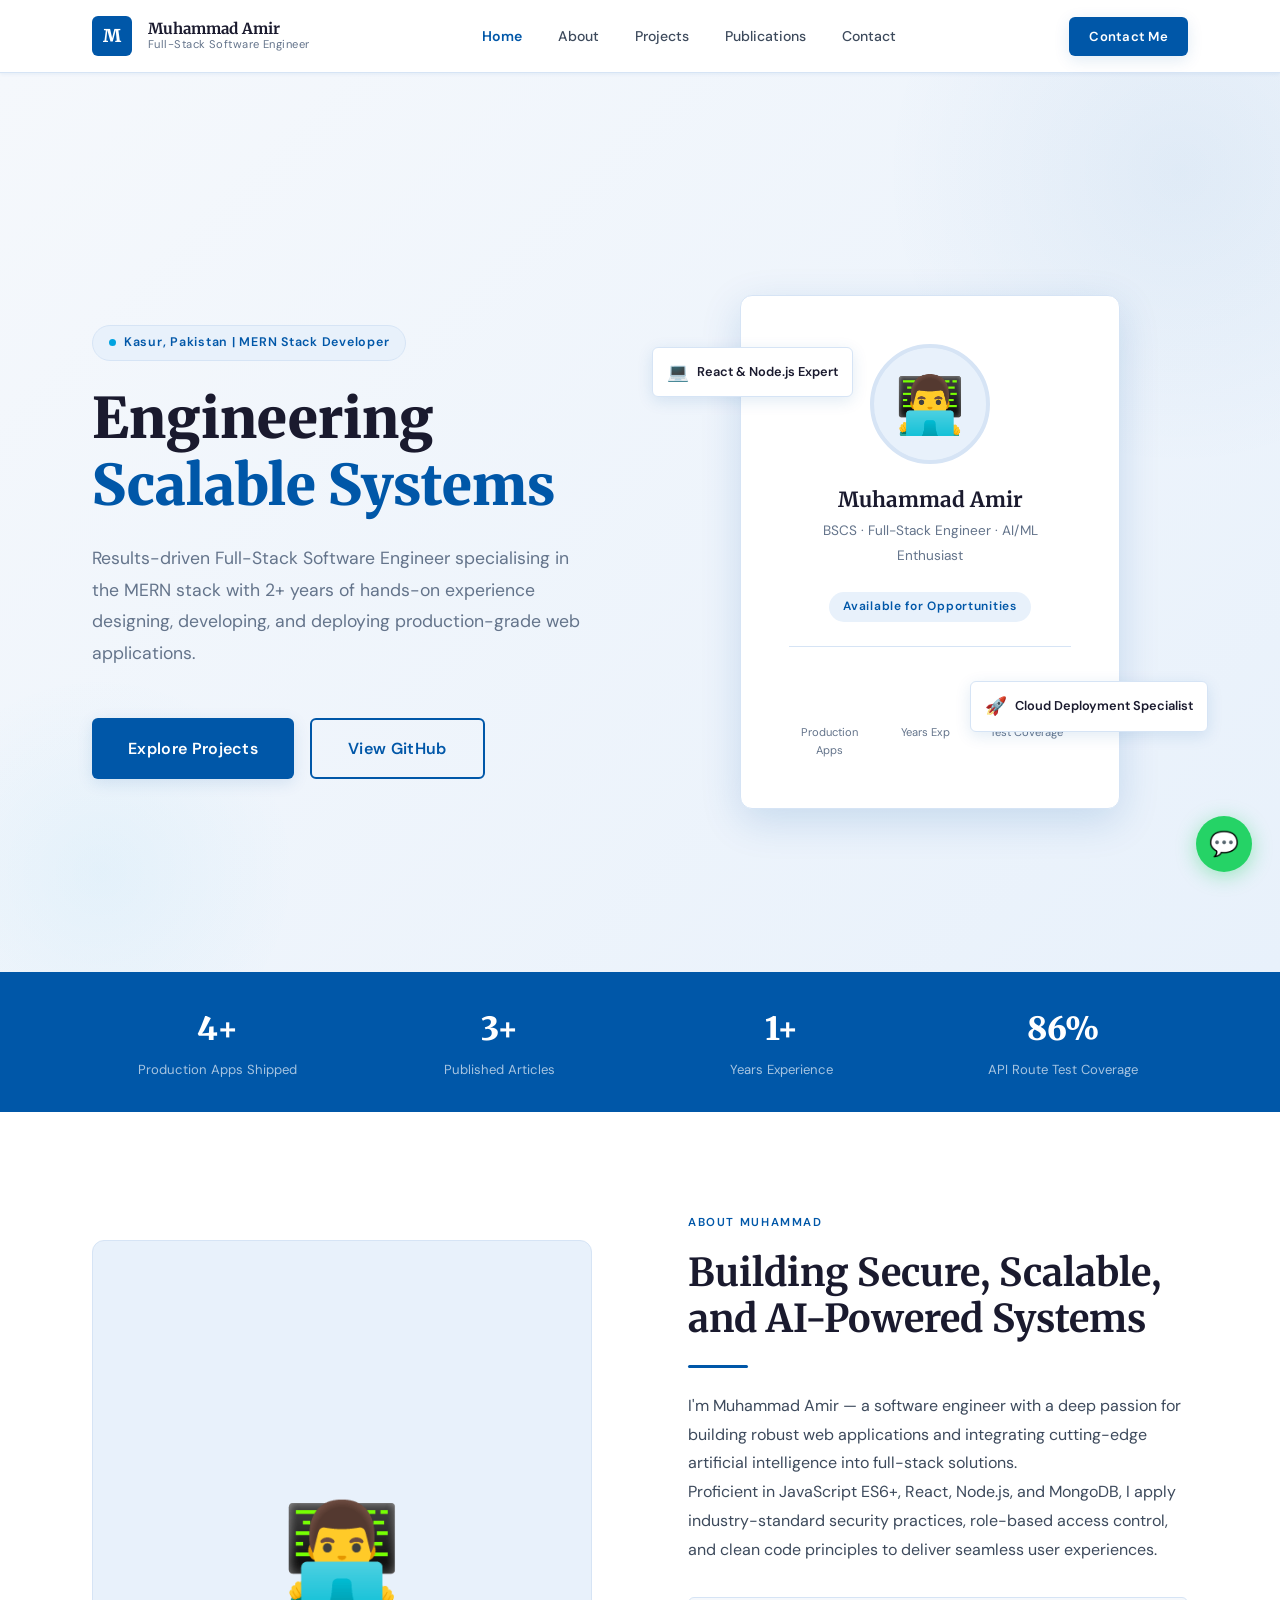
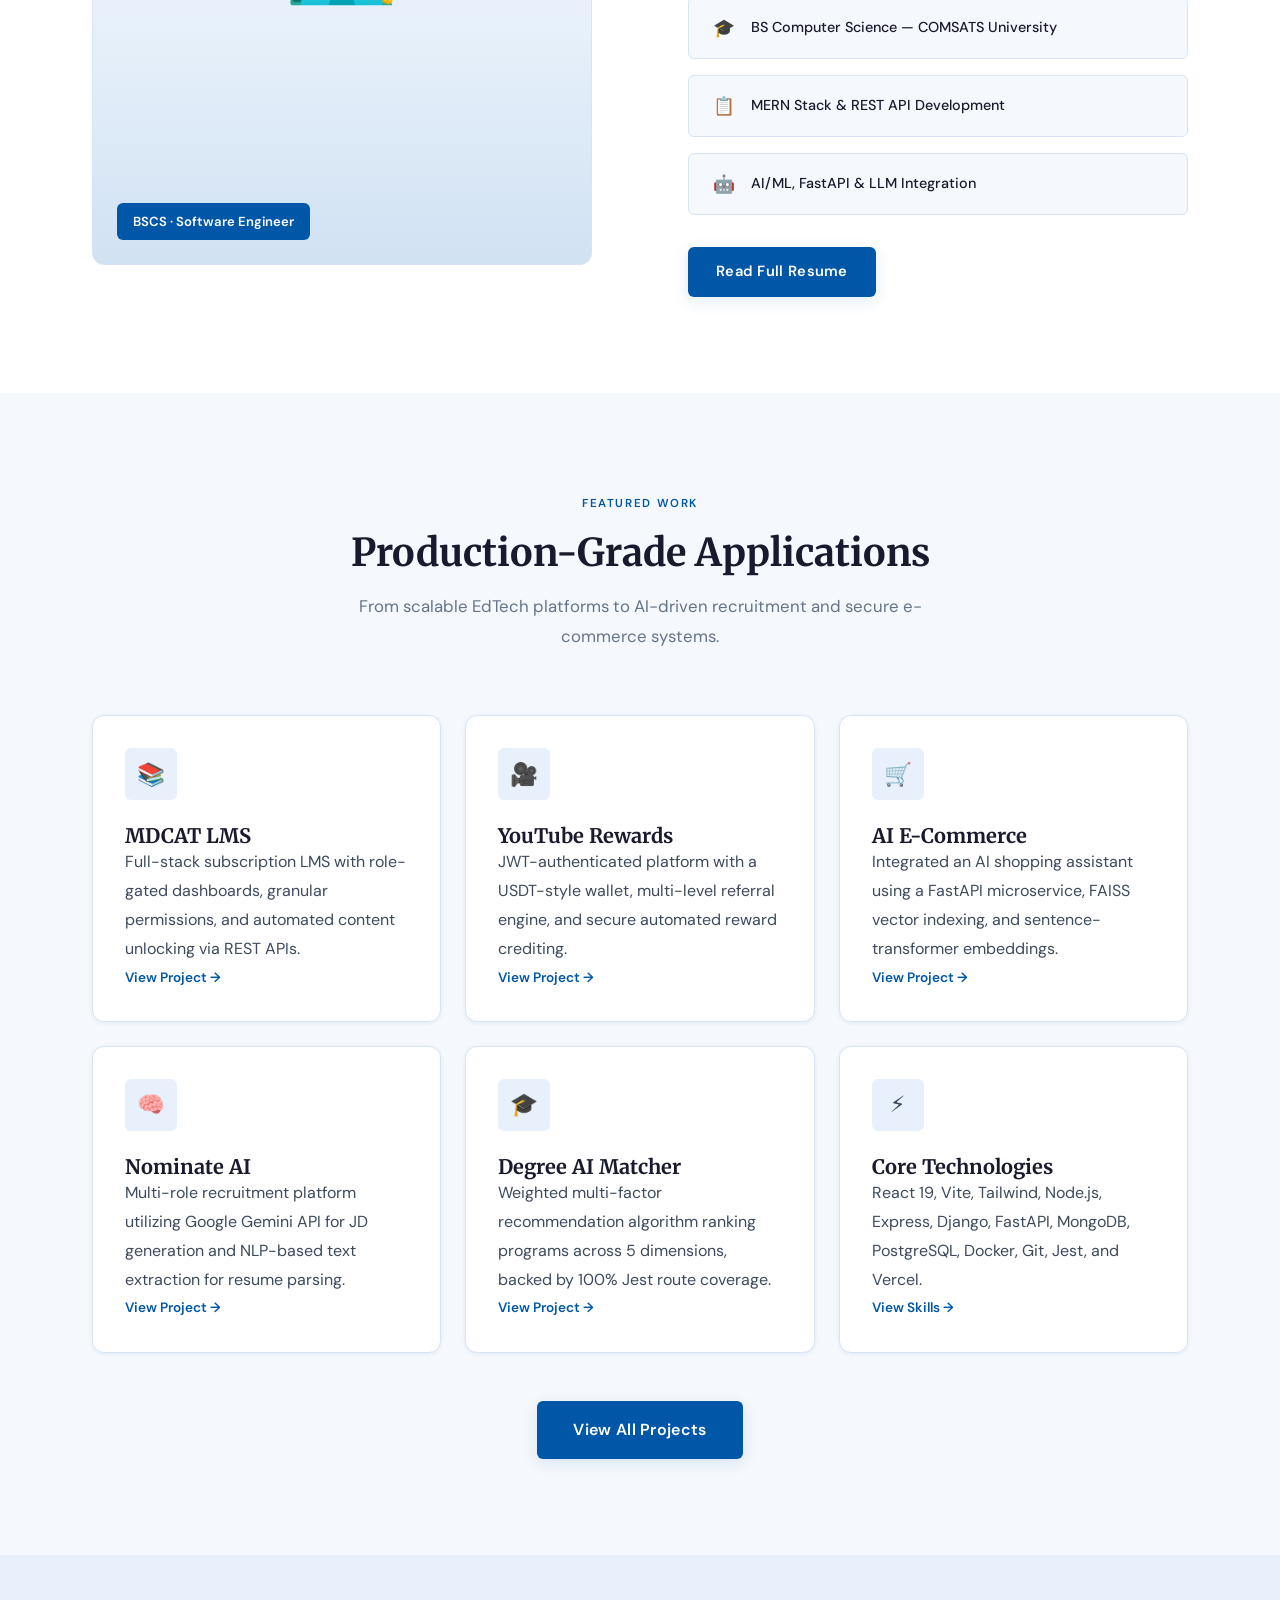
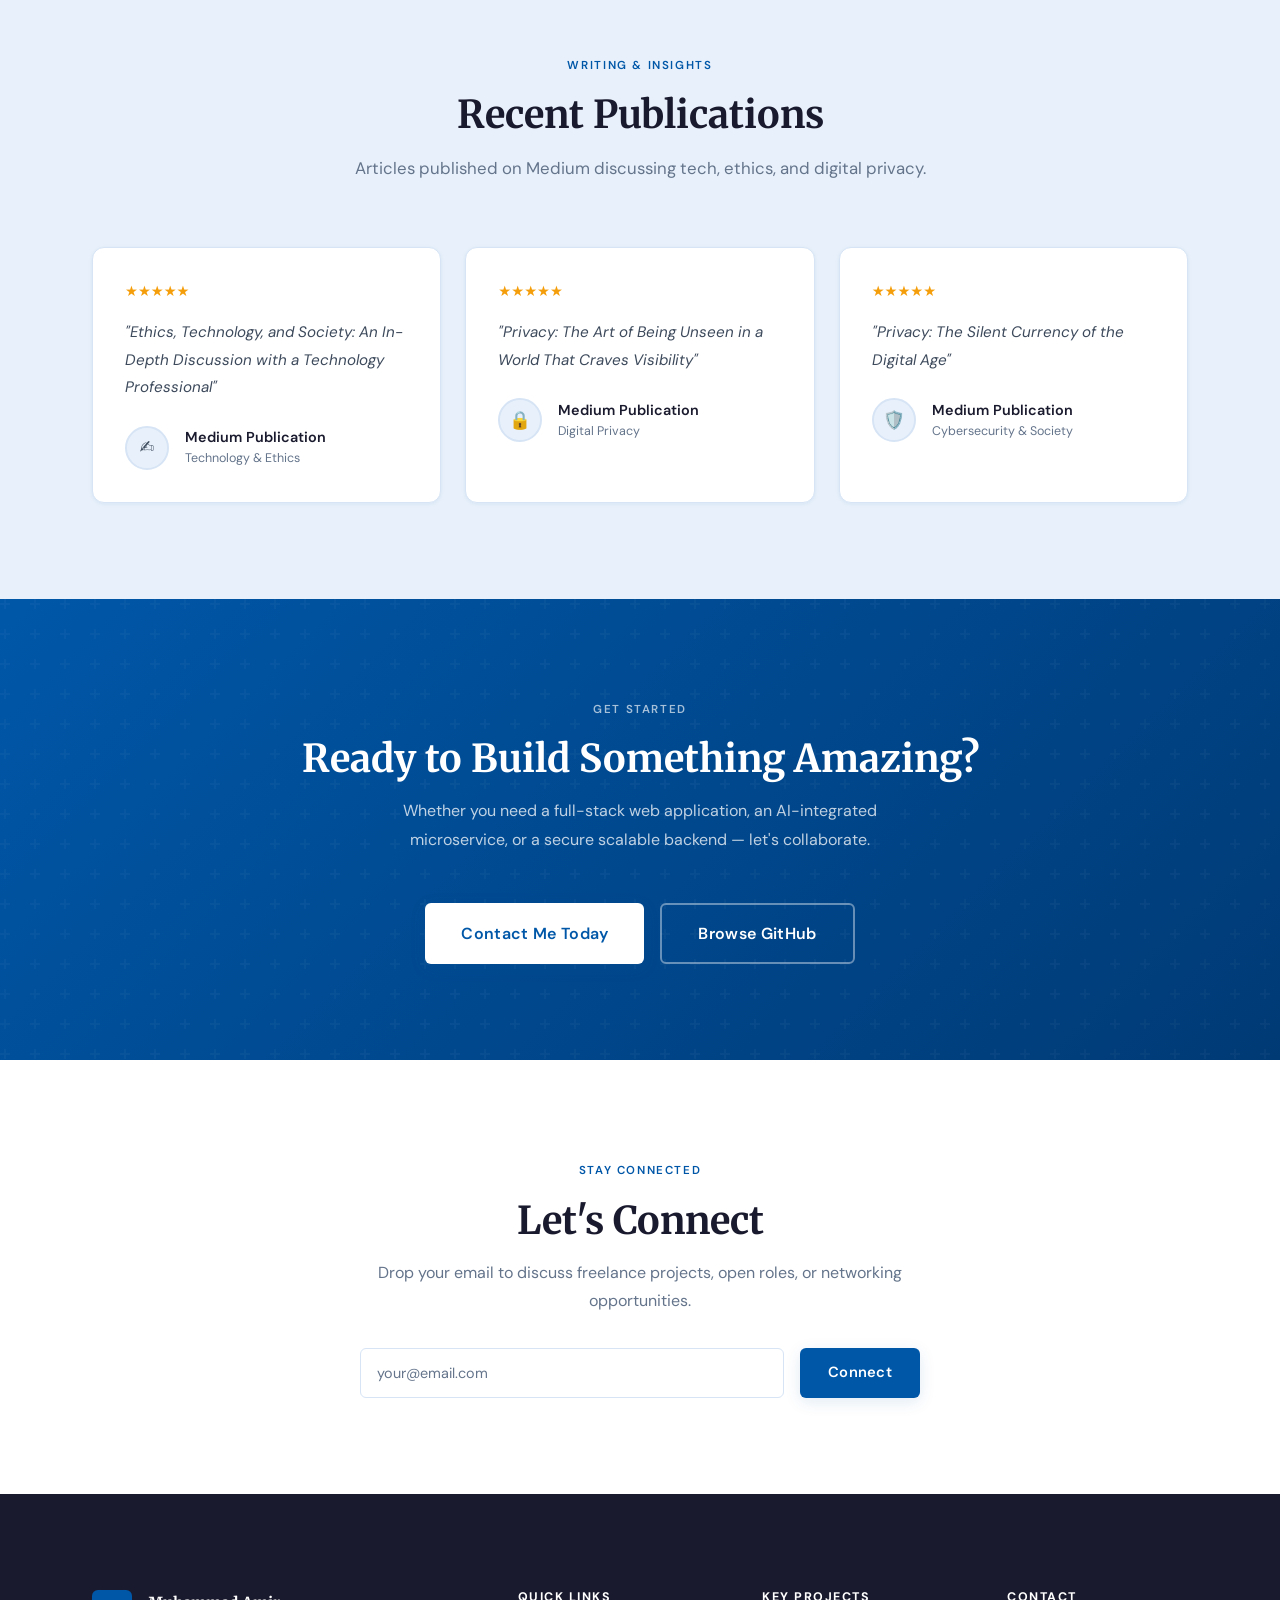
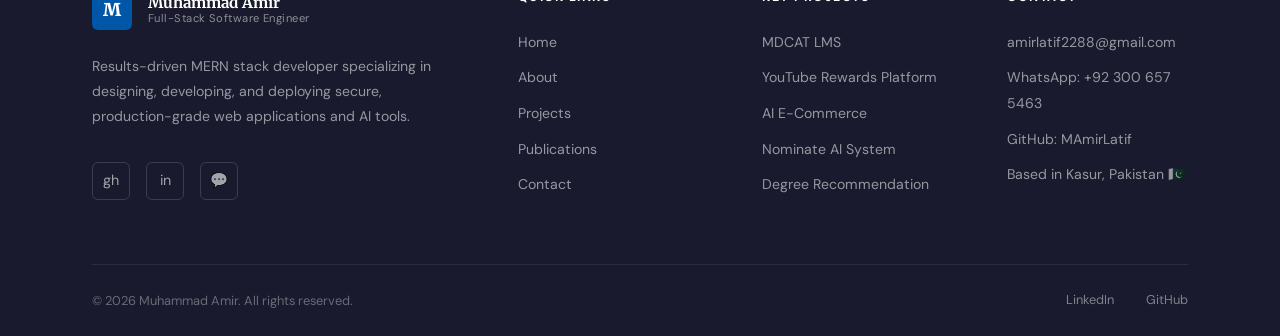
==== commit 8ab05a46: "Fix portfolio layout, spacing, grids, and blue accents" ====
--- a/index.html
+++ b/index.html
@@ -1 +1,540 @@
-<!doctype html><html lang="en"><head><meta charset="UTF-8" /><meta name="viewport" content="width=device-width, initial-scale=1.0" /><meta name="description" content="Muhammad Amir — Full-Stack Software Engineer specialising in MERN, React, Node.js, Python, and AI/ML." /><title>Muhammad Amir | Full-Stack Software Engineer</title><link rel="preconnect" href="https://fonts.googleapis.com" /><link rel="preconnect" href="https://fonts.gstatic.com" /><link rel="stylesheet" href="assets/css/variables.css" /><link rel="stylesheet" href="assets/css/base.css" /><link rel="stylesheet" href="assets/css/components.css" /><link rel="stylesheet" href="assets/css/navbar.css" /><link rel="stylesheet" href="assets/css/footer.css" /><link rel="stylesheet" href="assets/css/home.css" /></head><body><header class="navbar"><div class="navbar-inner"><a href="index.html" class="navbar-logo"><div class="logo-icon">M</div><div class="logo-text"><div class="logo-name">Muhammad Amir</div><div class="logo-title">Full-Stack Software Engineer</div></div></a><nav><ul class="navbar-links"><li><a href="index.html" class="active">Home</a></li><li><a href="pages/about.html">About</a></li><li><a href="pages/services.html">Skills</a></li><li><a href="pages/youtube.html">Projects</a></li><li><a href="pages/blog.html">Publications</a></li><li><a href="pages/contact.html">Contact</a></li></ul></nav><div class="navbar-actions"><a href="pages/youtube.html" class="btn btn-primary btn-sm">View Projects</a><button class="nav-toggle" aria-label="Toggle menu"><span></span><span></span><span></span></button></div></div><div class="mobile-menu"><a href="index.html">Home</a><a href="pages/about.html">About</a><a href="pages/services.html">Skills</a><a href="pages/youtube.html">Projects</a><a href="pages/blog.html">Publications</a><a href="pages/contact.html">Contact</a></div></header><main style="padding-top:72px"><section class="hero"><div class="container"><div class="hero-grid"><div class="hero-content animate"><div class="hero-badge"><span class="hero-badge-dot"></span>Available for Software Engineering Opportunities</div><h1>Engineering <span>Scalable Digital Products</span></h1><p>Full-Stack Software Engineer specialising in the MERN stack, React, Node.js, Python, and AI/ML-powered features.</p><div class="hero-btns"><a href="pages/youtube.html" class="btn btn-primary btn-lg">Explore Projects</a><a href="pages/contact.html" class="btn btn-outline btn-lg">Let's Connect</a></div></div><div class="hero-visual animate delay-2"><div class="hero-float hero-float-1"><span class="hero-float-icon">&lt;/&gt;</span> MERN Stack Engineer</div><div class="hero-card"><div class="hero-avatar">M</div><h3>Muhammad Amir</h3><p>React · Node.js · Python · AI/ML</p><span class="badge badge-blue">Kasur, Pakistan</span><div class="hero-card-stats"><div><div class="stat-num" data-count="5" data-suffix="+">0+</div><div class="hero-stat-label">Projects</div></div><div><div class="stat-num" data-count="2" data-suffix="+">0+</div><div class="hero-stat-label">Years</div></div><div><div class="stat-num" data-count="20" data-suffix="+">0+</div><div class="hero-stat-label">API Endpoints</div></div></div></div><div class="hero-float hero-float-2"><span class="hero-float-icon">AI</span> Production-Ready Systems</div></div></div></div></section><section class="stats-bar"><div class="container"><div class="stats-grid"><div class="reveal"><div class="stat-num" data-count="5" data-suffix="+">0+</div><div class="stat-label">Full-Stack Projects</div></div><div class="reveal"><div class="stat-num" data-count="2" data-suffix="+">0+</div><div class="stat-label">Years Experience</div></div><div class="reveal"><div class="stat-num" data-count="20" data-suffix="+">0+</div><div class="stat-label">API Endpoints</div></div><div class="reveal"><div class="stat-num" data-count="100" data-suffix="%">0%</div><div class="stat-label">Route Test Coverage</div></div></div></div></section><section class="section about-preview"><div class="container"><div class="about-grid"><div class="about-img-wrap reveal">&lt;/&gt;<div class="about-tag">MERN · Python · AI/ML</div></div><div class="reveal"><span class="label">About Muhammad Amir</span><h2>From requirements to reliable deployment</h2><div class="divider"></div><p>I design and ship secure, scalable web applications across the full software development lifecycle, from system design and API architecture to testing and cloud deployment.</p><p>My work combines modern JavaScript, Python, databases, security engineering, and AI/ML integration to solve practical product problems.</p><div class="credential-list"><div class="credential-item"><span class="credential-icon">JS</span> React, Node.js, Express.js, MongoDB</div><div class="credential-item"><span class="credential-icon">AI</span> FastAPI, NLP, FAISS, Gemini API</div><div class="credential-item"><span class="credential-icon">QA</span> Jest, Supertest, TDD, secure APIs</div></div><a href="pages/about.html" class="btn btn-primary">Read More</a></div></div></div></section><section class="section services-preview"><div class="container"><div class="section-header center reveal"><span class="label">Core Expertise</span><h2>Technology Across the Stack</h2><p>Focused engineering skills for building maintainable, secure, and production-ready applications.</p></div><div class="services-grid"><div class="card reveal"><div class="card-body"><div class="service-icon">JS</div><h3>MERN Development</h3><p>React, Node.js, Express.js, MongoDB, REST APIs, and role-based systems.</p><a href="pages/services.html" class="service-link">View skills →</a></div></div><div class="card reveal"><div class="card-body"><div class="service-icon">AI</div><h3>AI/ML Integration</h3><p>NLP pipelines, vector search, sentence transformers, and LLM-powered features.</p><a href="pages/services.html" class="service-link">View skills →</a></div></div><div class="card reveal"><div class="card-body"><div class="service-icon">SEC</div><h3>Security & Testing</h3><p>JWT, RBAC, CSRF protection, rate limiting, Jest, Supertest, and TDD.</p><a href="pages/services.html" class="service-link">View skills →</a></div></div></div><div style="text-align:center;margin-top:var(--s5)"><a href="pages/youtube.html" class="btn btn-primary btn-lg reveal">View All Projects</a></div></div></section><section class="cta-banner"><div class="container"><span class="label label--white reveal">Let's Build</span><h2 class="reveal">Have a product or engineering challenge?</h2><p class="reveal">Reach out to discuss full-stack development, AI/ML integration, or collaboration opportunities.</p><div class="cta-btns reveal"><a href="pages/contact.html" class="btn btn-white btn-lg">Contact Muhammad</a><a href="pages/blog.html" class="btn btn-lg" style="border:2px solid rgba(255,255,255,.4);color:white;background:transparent">Read Publications</a></div></div></section></main><script src="assets/js/main.js"></script></body></html>
+<!doctype html>
+<html lang="en">
+  <head>
+    <meta charset="UTF-8" />
+    <meta name="viewport" content="width=device-width, initial-scale=1.0" />
+    <meta
+      name="description"
+      content="Muhammad Amir — Full-Stack Software Engineer specializing in MERN stack, React, Node.js, and AI/ML integrations."
+    />
+    <title>Muhammad Amir | Full-Stack Software Engineer</title>
+
+    <!-- Google Fonts -->
+    <link rel="preconnect" href="https://fonts.googleapis.com" />
+    <link rel="preconnect" href="https://fonts.gstatic.com" crossorigin />
+    <link
+      href="https://fonts.googleapis.com/css2?family=Merriweather:wght@400;700;900&family=DM+Sans:wght@300;400;500;600&display=swap"
+      rel="stylesheet"
+    />
+
+    <!-- Global CSS (always in this order) -->
+    <link rel="stylesheet" href="assets/css/variables.css" />
+    <link rel="stylesheet" href="assets/css/base.css" />
+    <link rel="stylesheet" href="assets/css/components.css" />
+    <link rel="stylesheet" href="assets/css/navbar.css" />
+    <link rel="stylesheet" href="assets/css/footer.css" />
+
+    <!-- Page CSS -->
+    <link rel="stylesheet" href="assets/css/home.css" />
+  </head>
+  <body>
+    <!-- ═══════════ NAVBAR ═══════════ -->
+    <header class="navbar">
+      <div class="navbar-inner">
+        <a href="index.html" class="navbar-logo">
+          <div class="logo-icon">M</div>
+          <div class="logo-text">
+            <div class="logo-name">Muhammad Amir</div>
+            <div class="logo-title">Full-Stack Software Engineer</div>
+          </div>
+        </a>
+        <nav>
+          <ul class="navbar-links">
+            <li><a href="index.html" class="active">Home</a></li>
+            <li><a href="pages/about.html">About</a></li>
+            <li><a href="pages/projects.html">Projects</a></li>
+            <li><a href="pages/publications.html">Publications</a></li>
+            <li><a href="pages/contact.html">Contact</a></li>
+          </ul>
+        </nav>
+        <div class="navbar-actions">
+          <a href="pages/contact.html" class="btn btn-primary btn-sm">
+            Contact Me
+          </a>
+          <button class="nav-toggle" aria-label="Toggle menu">
+            <span></span><span></span><span></span>
+          </button>
+        </div>
+      </div>
+      <div class="mobile-menu">
+        <a href="index.html">Home</a>
+        <a href="pages/about.html">About</a>
+        <a href="pages/projects.html">Projects</a>
+        <a href="pages/publications.html">Publications</a>
+        <a href="pages/contact.html">Contact</a>
+        <a href="pages/contact.html" class="btn btn-primary">Contact Me</a>
+      </div>
+    </header>
+
+    <main style="padding-top: 72px">
+      <!-- ═══════════ HERO ═══════════ -->
+      <section class="hero">
+        <div class="container">
+          <div class="hero-grid">
+            <!-- Left: Content -->
+            <div class="hero-content animate">
+              <div class="hero-badge">
+                <span class="hero-badge-dot"></span>
+                Kasur, Pakistan | MERN Stack Developer
+              </div>
+              <h1>Engineering <span>Scalable Systems</span></h1>
+              <p>
+                Results-driven Full-Stack Software Engineer specialising in the
+                MERN stack with 2+ years of hands-on experience designing,
+                developing, and deploying production-grade web applications.
+              </p>
+              <div class="hero-btns">
+                <a href="pages/projects.html" class="btn btn-primary btn-lg">
+                  Explore Projects
+                </a>
+                <a
+                  href="https://github.com/MAmirLatif"
+                  target="_blank"
+                  class="btn btn-outline btn-lg"
+                >
+                  View GitHub
+                </a>
+              </div>
+            </div>
+
+            <!-- Right: Visual Card -->
+            <div class="hero-visual animate delay-2">
+              <div class="hero-float hero-float-1">
+                <span class="hero-float-icon">💻</span>
+                React & Node.js Expert
+              </div>
+              <div class="hero-card">
+                <div class="hero-avatar">👨‍💻</div>
+                <h3>Muhammad Amir</h3>
+                <p>BSCS · Full-Stack Engineer · AI/ML Enthusiast</p>
+                <span class="badge badge-blue"
+                  >Available for Opportunities</span
+                >
+                <div class="hero-card-stats">
+                  <div>
+                    <div class="stat-num" data-count="5" data-suffix="+">
+                      0+
+                    </div>
+                    <div class="hero-stat-label">Production Apps</div>
+                  </div>
+                  <div>
+                    <div class="stat-num" data-count="2" data-suffix="+">
+                      0+
+                    </div>
+                    <div class="hero-stat-label">Years Exp</div>
+                  </div>
+                  <div>
+                    <div class="stat-num" data-count="100" data-suffix="%">
+                      0%
+                    </div>
+                    <div class="hero-stat-label">Test Coverage</div>
+                  </div>
+                </div>
+              </div>
+              <div class="hero-float hero-float-2">
+                <span class="hero-float-icon">🚀</span>
+                Cloud Deployment Specialist
+              </div>
+            </div>
+          </div>
+        </div>
+      </section>
+
+      <!-- ═══════════ STATS BAR ═══════════ -->
+      <section class="stats-bar">
+        <div class="container">
+          <div class="stats-grid">
+            <div class="reveal">
+              <div class="stat-num" data-count="5" data-suffix="+">0+</div>
+              <div class="stat-label">Production Apps Shipped</div>
+            </div>
+            <div class="reveal">
+              <div class="stat-num" data-count="4" data-suffix="+">0+</div>
+              <div class="stat-label">Published Articles</div>
+            </div>
+            <div class="reveal">
+              <div class="stat-num" data-count="2" data-suffix="+">0+</div>
+              <div class="stat-label">Years Experience</div>
+            </div>
+            <div class="reveal">
+              <div class="stat-num" data-count="100" data-suffix="%">0%</div>
+              <div class="stat-label">API Route Test Coverage</div>
+            </div>
+          </div>
+        </div>
+      </section>
+
+      <!-- ═══════════ ABOUT PREVIEW ═══════════ -->
+      <section class="section about-preview">
+        <div class="container">
+          <div class="about-grid">
+            <!-- Image -->
+            <div class="about-img-wrap reveal">
+              👨‍💻
+              <div class="about-tag">BSCS · Software Engineer</div>
+            </div>
+
+            <!-- Text -->
+            <div class="reveal">
+              <span class="label">About Muhammad</span>
+              <h2>Building Secure, Scalable, and AI-Powered Systems</h2>
+              <div class="divider"></div>
+              <p>
+                I'm Muhammad Amir — a software engineer with a deep passion for
+                building robust web applications and integrating cutting-edge
+                artificial intelligence into full-stack solutions.
+              </p>
+              <p>
+                Proficient in JavaScript ES6+, React, Node.js, and MongoDB, I
+                apply industry-standard security practices, role-based access
+                control, and clean code principles to deliver seamless user
+                experiences.
+              </p>
+              <div class="credential-list">
+                <div class="credential-item">
+                  <span class="credential-icon">🎓</span>
+                  BS Computer Science — COMSATS University
+                </div>
+                <div class="credential-item">
+                  <span class="credential-icon">📋</span>
+                  MERN Stack & REST API Development
+                </div>
+                <div class="credential-item">
+                  <span class="credential-icon">🤖</span>
+                  AI/ML, FastAPI & LLM Integration
+                </div>
+              </div>
+              <a href="pages/about.html" class="btn btn-primary">
+                Read Full Resume
+              </a>
+            </div>
+          </div>
+        </div>
+      </section>
+
+      <!-- ═══════════ PROJECTS PREVIEW ═══════════ -->
+      <section class="section services-preview">
+        <div class="container">
+          <div class="section-header center reveal">
+            <span class="label">Featured Work</span>
+            <h2>Production-Grade Applications</h2>
+            <p>
+              From scalable EdTech platforms to AI-driven recruitment and secure
+              e-commerce systems.
+            </p>
+          </div>
+          <div class="services-grid">
+            <div class="card reveal">
+              <div class="card-body">
+                <div class="service-icon">📚</div>
+                <h3>MDCAT LMS</h3>
+                <p>
+                  Full-stack subscription LMS with role-gated dashboards,
+                  granular permissions, and automated content unlocking via REST
+                  APIs.
+                </p>
+                <a href="pages/projects.html" class="service-link"
+                  >View Project →</a
+                >
+              </div>
+            </div>
+
+            <div class="card reveal">
+              <div class="card-body">
+                <div class="service-icon">🎥</div>
+                <h3>YouTube Rewards</h3>
+                <p>
+                  JWT-authenticated platform with a USDT-style wallet,
+                  multi-level referral engine, and secure automated reward
+                  crediting.
+                </p>
+                <a href="pages/projects.html" class="service-link"
+                  >View Project →</a
+                >
+              </div>
+            </div>
+
+            <div class="card reveal">
+              <div class="card-body">
+                <div class="service-icon">🛒</div>
+                <h3>AI E-Commerce</h3>
+                <p>
+                  Integrated an AI shopping assistant using a FastAPI
+                  microservice, FAISS vector indexing, and sentence-transformer
+                  embeddings.
+                </p>
+                <a href="pages/projects.html" class="service-link"
+                  >View Project →</a
+                >
+              </div>
+            </div>
+
+            <div class="card reveal">
+              <div class="card-body">
+                <div class="service-icon">🧠</div>
+                <h3>Nominate AI</h3>
+                <p>
+                  Multi-role recruitment platform utilizing Google Gemini API
+                  for JD generation and NLP-based text extraction for resume
+                  parsing.
+                </p>
+                <a href="pages/projects.html" class="service-link"
+                  >View Project →</a
+                >
+              </div>
+            </div>
+
+            <div class="card reveal">
+              <div class="card-body">
+                <div class="service-icon">🎓</div>
+                <h3>Degree AI Matcher</h3>
+                <p>
+                  Weighted multi-factor recommendation algorithm ranking
+                  programs across 5 dimensions, backed by 100% Jest route
+                  coverage.
+                </p>
+                <a href="pages/projects.html" class="service-link"
+                  >View Project →</a
+                >
+              </div>
+            </div>
+
+            <div class="card reveal">
+              <div class="card-body">
+                <div class="service-icon">⚡</div>
+                <h3>Core Technologies</h3>
+                <p>
+                  React 19, Vite, Tailwind, Node.js, Express, Django, FastAPI,
+                  MongoDB, PostgreSQL, Docker, Git, Jest, and Vercel.
+                </p>
+                <a href="pages/about.html" class="service-link"
+                  >View Skills →</a
+                >
+              </div>
+            </div>
+          </div>
+          <div style="text-align: center; margin-top: var(--s5)">
+            <a href="pages/projects.html" class="btn btn-primary btn-lg reveal">
+              View All Projects
+            </a>
+          </div>
+        </div>
+      </section>
+
+      <!-- ═══════════ PUBLICATIONS ═══════════ -->
+      <section class="section testimonials">
+        <div class="container">
+          <div class="section-header center reveal">
+            <span class="label">Writing & Insights</span>
+            <h2>Recent Publications</h2>
+            <p>
+              Articles published on Medium discussing tech, ethics, and digital
+              privacy.
+            </p>
+          </div>
+          <div class="testimonials-grid">
+            <div class="card testimonial-card reveal">
+              <div class="stars">★★★★★</div>
+              <blockquote>
+                "Ethics, Technology, and Society: An In-Depth Discussion with a
+                Technology Professional"
+              </blockquote>
+              <div class="testimonial-author">
+                <div class="author-avatar">✍️</div>
+                <div>
+                  <div class="author-name">Medium Publication</div>
+                  <div class="author-role">Technology & Ethics</div>
+                </div>
+              </div>
+            </div>
+
+            <div class="card testimonial-card reveal">
+              <div class="stars">★★★★★</div>
+              <blockquote>
+                "Privacy: The Art of Being Unseen in a World That Craves
+                Visibility"
+              </blockquote>
+              <div class="testimonial-author">
+                <div class="author-avatar">🔒</div>
+                <div>
+                  <div class="author-name">Medium Publication</div>
+                  <div class="author-role">Digital Privacy</div>
+                </div>
+              </div>
+            </div>
+
+            <div class="card testimonial-card reveal">
+              <div class="stars">★★★★★</div>
+              <blockquote>
+                "Privacy: The Silent Currency of the Digital Age"
+              </blockquote>
+              <div class="testimonial-author">
+                <div class="author-avatar">🛡️</div>
+                <div>
+                  <div class="author-name">Medium Publication</div>
+                  <div class="author-role">Cybersecurity & Society</div>
+                </div>
+              </div>
+            </div>
+          </div>
+        </div>
+      </section>
+
+      <!-- ═══════════ CTA BANNER ═══════════ -->
+      <section class="cta-banner">
+        <div class="container">
+          <span class="label label--white reveal">Get Started</span>
+          <h2 class="reveal">Ready to Build Something Amazing?</h2>
+          <p class="reveal">
+            Whether you need a full-stack web application, an AI-integrated
+            microservice, or a secure scalable backend — let's collaborate.
+          </p>
+          <div class="cta-btns reveal">
+            <a href="pages/contact.html" class="btn btn-white btn-lg">
+              Contact Me Today
+            </a>
+            <a
+              href="https://github.com/MAmirLatif"
+              target="_blank"
+              class="btn btn-lg"
+              style="
+                border: 2px solid rgba(255, 255, 255, 0.4);
+                color: white;
+                background: transparent;
+              "
+            >
+              Browse GitHub
+            </a>
+          </div>
+        </div>
+      </section>
+
+      <!-- ═══════════ NEWSLETTER ═══════════ -->
+      <section class="section newsletter">
+        <div class="container">
+          <div class="newsletter-inner reveal">
+            <span class="label">Stay Connected</span>
+            <h2>Let's Connect</h2>
+            <p>
+              Drop your email to discuss freelance projects, open roles, or
+              networking opportunities.
+            </p>
+            <div class="newsletter-form">
+              <input
+                type="email"
+                class="form-control"
+                placeholder="your@email.com"
+              />
+              <a href="#" class="btn btn-primary">Connect</a>
+            </div>
+          </div>
+        </div>
+      </section>
+    </main>
+
+    <!-- ═══════════ WHATSAPP + FOOTER ═══════════ -->
+    <a
+      href="https://wa.me/923006575463"
+      target="_blank"
+      class="whatsapp-float"
+      title="Chat on WhatsApp"
+    >
+      💬
+      <span class="whatsapp-tooltip">Chat on WhatsApp</span>
+    </a>
+
+    <footer class="footer">
+      <div class="container">
+        <div class="footer-grid">
+          <div class="footer-brand">
+            <a href="index.html" class="navbar-logo">
+              <div class="logo-icon">M</div>
+              <div class="logo-text">
+                <div class="logo-name">Muhammad Amir</div>
+                <div class="logo-title">Full-Stack Software Engineer</div>
+              </div>
+            </a>
+            <p>
+              Results-driven MERN stack developer specializing in designing,
+              developing, and deploying secure, production-grade web
+              applications and AI tools.
+            </p>
+            <div class="footer-social">
+              <a
+                href="https://github.com/MAmirLatif"
+                target="_blank"
+                class="social-icon"
+                title="GitHub"
+                >gh</a
+              >
+              <a
+                href="https://linkedin.com/in/muhammad-amir-dev"
+                target="_blank"
+                class="social-icon"
+                title="LinkedIn"
+                >in</a
+              >
+              <a
+                href="https://wa.me/923006575463"
+                class="social-icon"
+                title="WhatsApp"
+                >💬</a
+              >
+            </div>
+          </div>
+          <div class="footer-col">
+            <h5>Quick Links</h5>
+            <ul>
+              <li><a href="index.html">Home</a></li>
+              <li><a href="pages/about.html">About</a></li>
+              <li><a href="pages/projects.html">Projects</a></li>
+              <li><a href="pages/publications.html">Publications</a></li>
+              <li><a href="pages/contact.html">Contact</a></li>
+            </ul>
+          </div>
+          <div class="footer-col">
+            <h5>Key Projects</h5>
+            <ul>
+              <li><a href="pages/projects.html">MDCAT LMS</a></li>
+              <li>
+                <a href="pages/projects.html">YouTube Rewards Platform</a>
+              </li>
+              <li><a href="pages/projects.html">AI E-Commerce</a></li>
+              <li><a href="pages/projects.html">Nominate AI System</a></li>
+              <li><a href="pages/projects.html">Degree Recommendation</a></li>
+            </ul>
+          </div>
+          <div class="footer-col">
+            <h5>Contact</h5>
+            <ul>
+              <li>
+                <a href="mailto:amirlatif2288@gmail.com"
+                  >amirlatif2288@gmail.com</a
+                >
+              </li>
+              <li>
+                <a href="https://wa.me/923006575463"
+                  >WhatsApp: +92 300 657 5463</a
+                >
+              </li>
+              <li>
+                <a href="https://github.com/MAmirLatif">GitHub: MAmirLatif</a>
+              </li>
+              <li><a href="#">Based in Kasur, Pakistan 🇵🇰</a></li>
+            </ul>
+          </div>
+        </div>
+        <div class="footer-bottom">
+          <p>© 2026 Muhammad Amir. All rights reserved.</p>
+          <div class="footer-bottom-links">
+            <a href="https://linkedin.com/in/muhammad-amir-dev">LinkedIn</a>
+            <a href="https://github.com/MAmirLatif">GitHub</a>
+          </div>
+        </div>
+      </div>
+    </footer>
+
+    <!-- JS -->
+    <script src="assets/js/main.js"></script>
+  </body>
+</html>
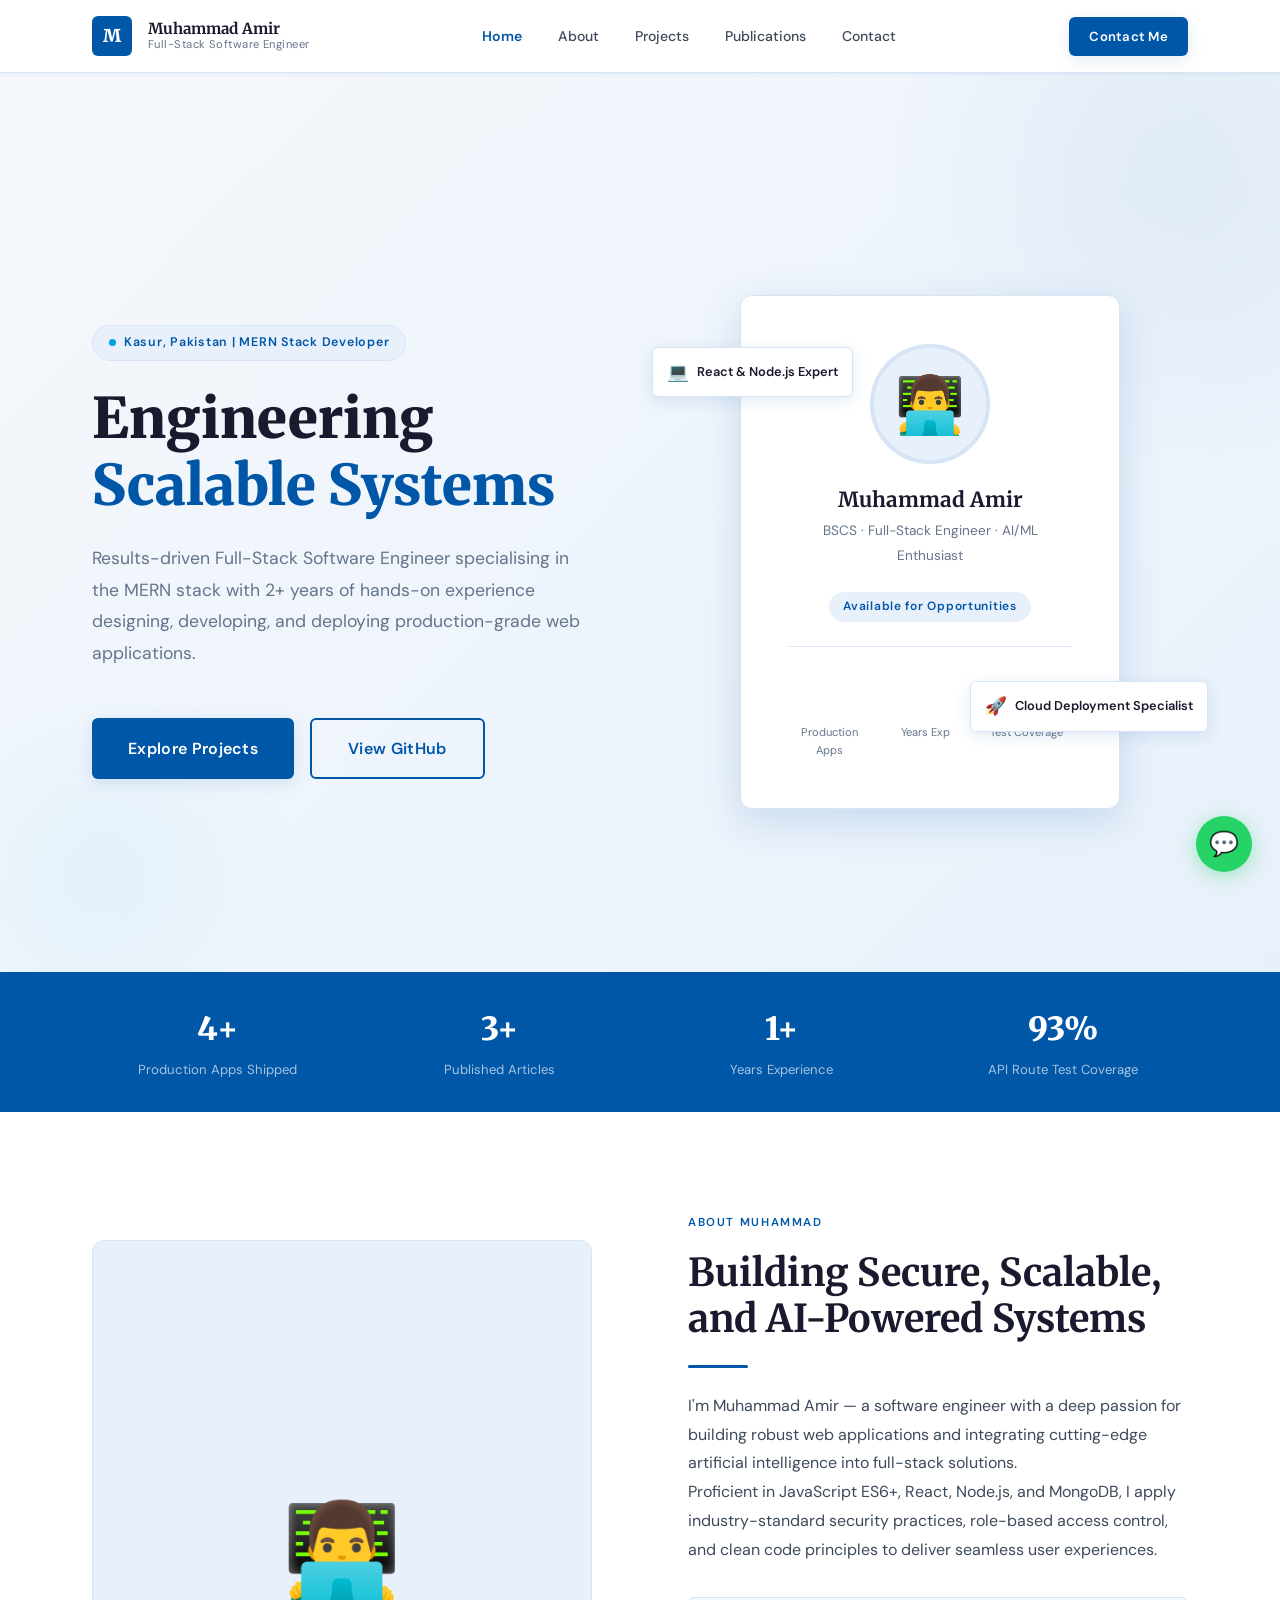
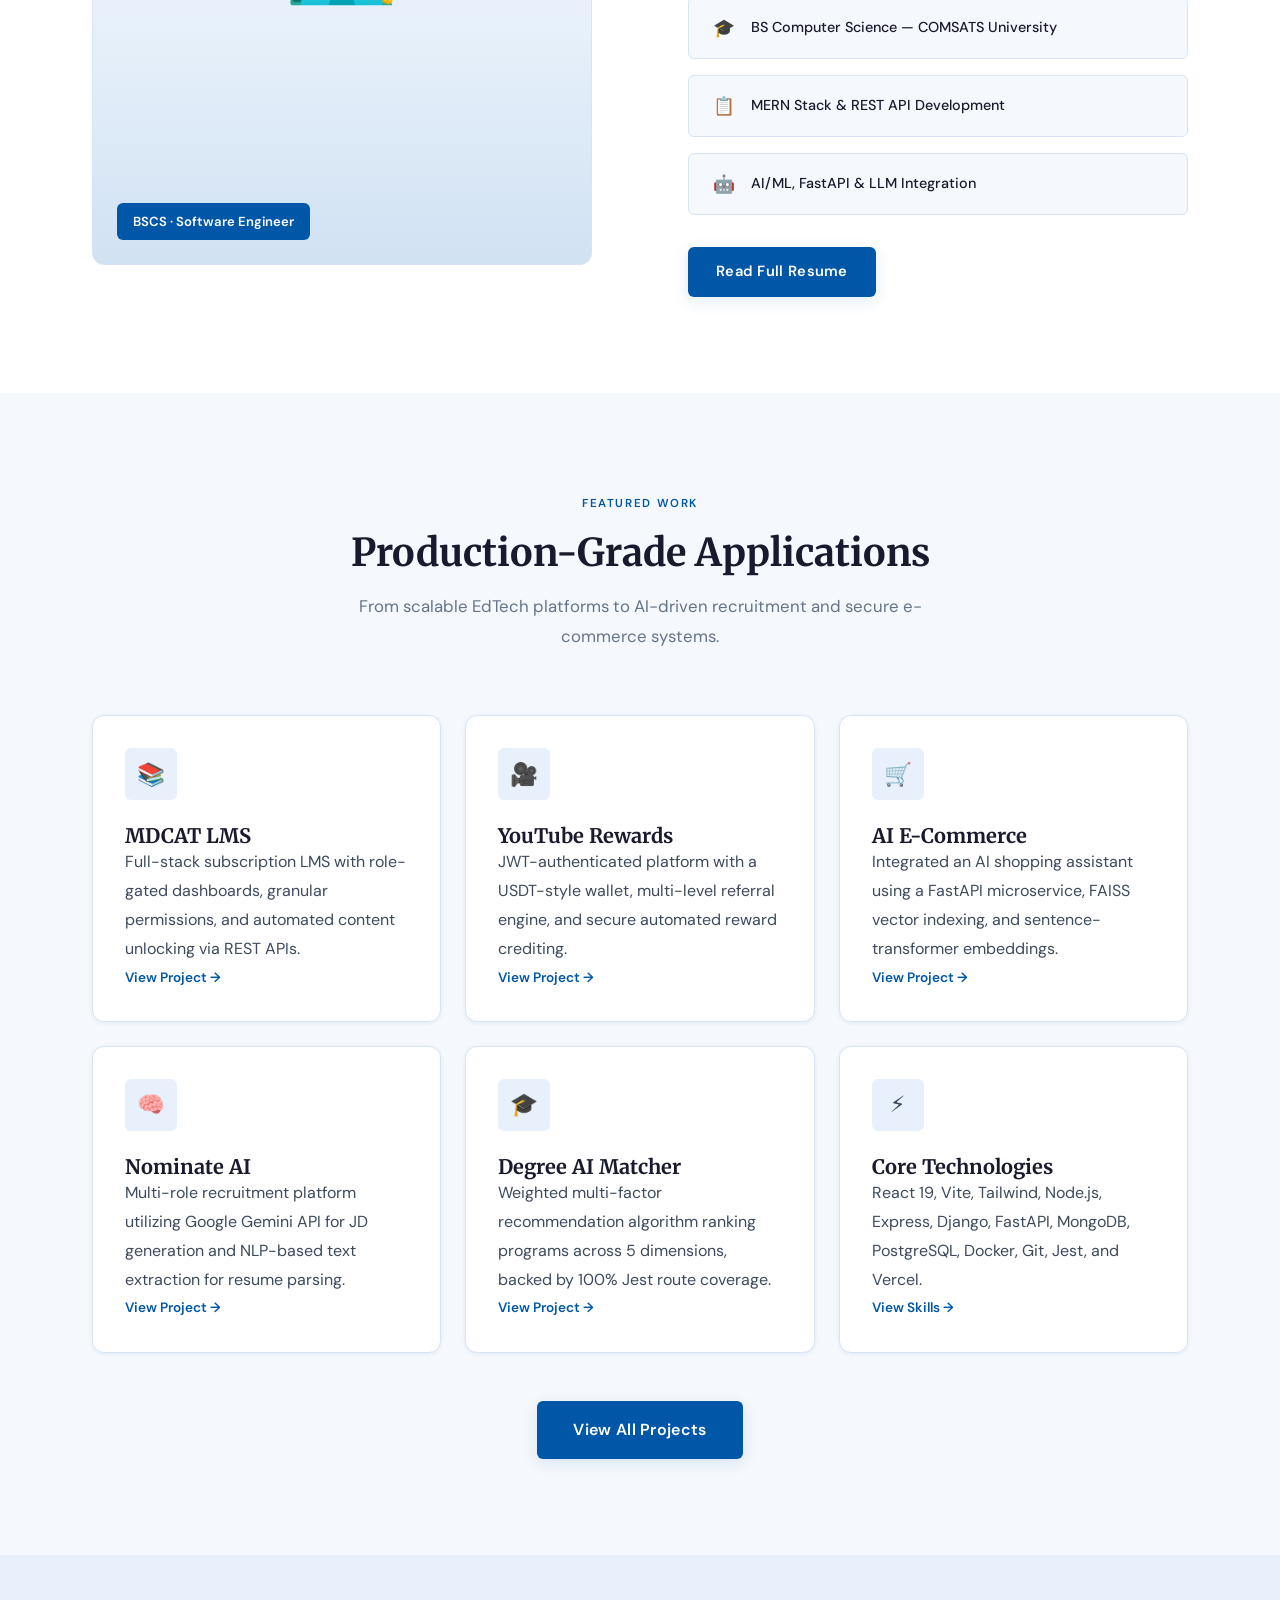
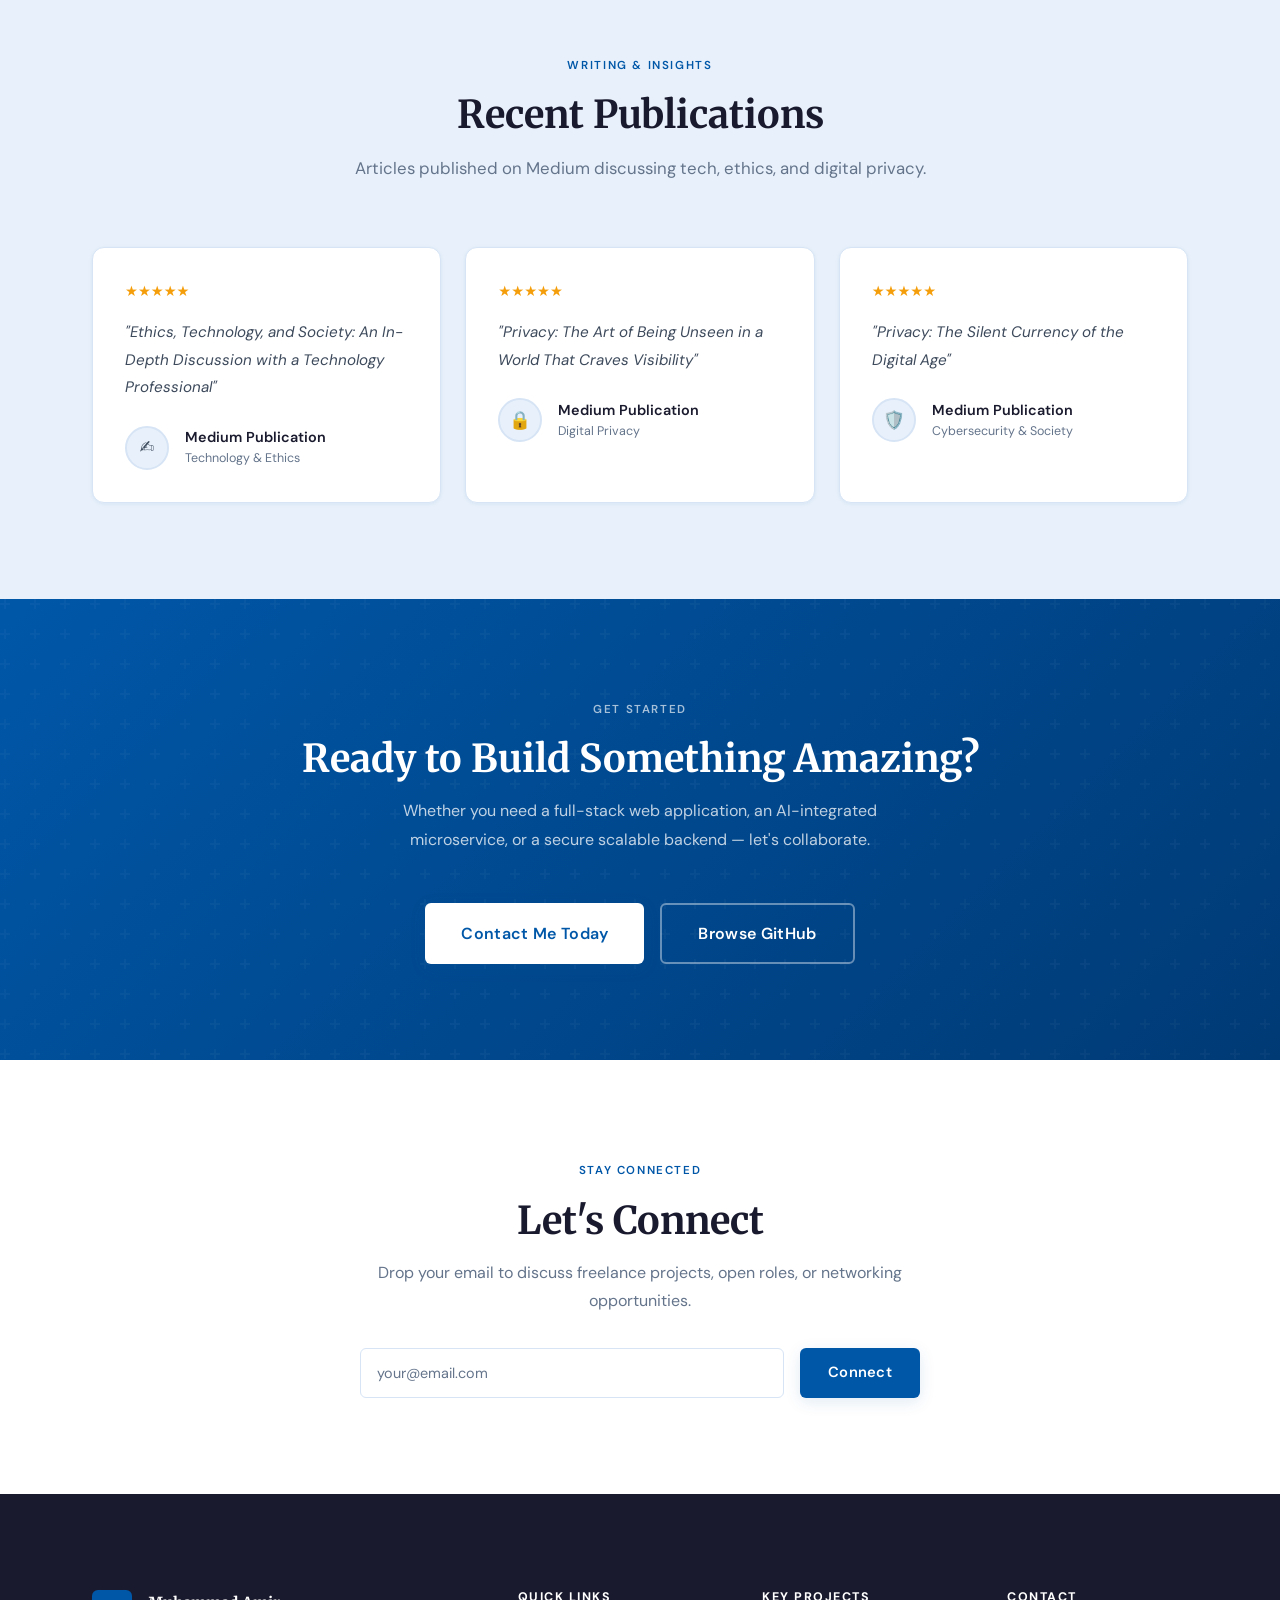
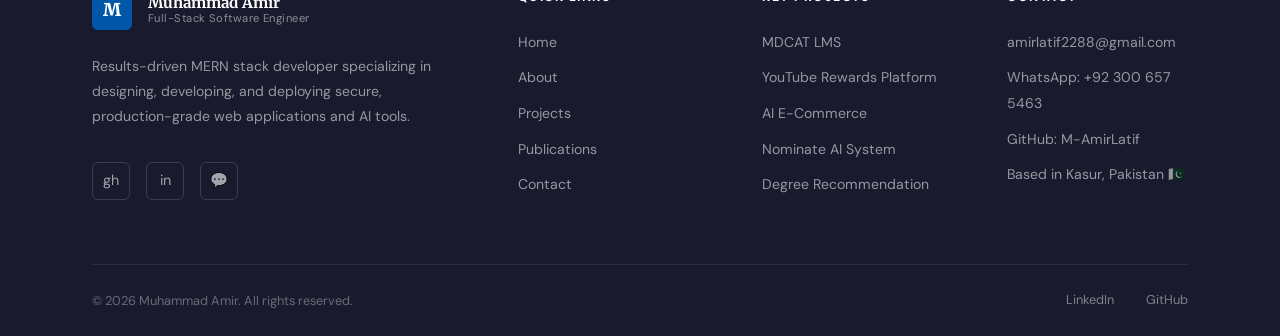
==== commit c5b21112: "Fix portfolio layout, spacing, grids, and blue accents" ====
--- a/index.html
+++ b/index.html
@@ -88,7 +88,7 @@
                   Explore Projects
                 </a>
                 <a
-                  href="https://github.com/MAmirLatif"
+                  href="https://github.com/M-AmirLatif"
                   target="_blank"
                   class="btn btn-outline btn-lg"
                 >
@@ -394,7 +394,7 @@
               Contact Me Today
             </a>
             <a
-              href="https://github.com/MAmirLatif"
+              href="https://github.com/M-AmirLatif"
               target="_blank"
               class="btn btn-lg"
               style="
@@ -461,7 +461,7 @@
             </p>
             <div class="footer-social">
               <a
-                href="https://github.com/MAmirLatif"
+                href="https://github.com/M-AmirLatif"
                 target="_blank"
                 class="social-icon"
                 title="GitHub"
@@ -518,7 +518,7 @@
                 >
               </li>
               <li>
-                <a href="https://github.com/MAmirLatif">GitHub: MAmirLatif</a>
+                <a href="https://github.com/M-AmirLatif">GitHub: M-AmirLatif</a>
               </li>
               <li><a href="#">Based in Kasur, Pakistan 🇵🇰</a></li>
             </ul>
@@ -528,7 +528,7 @@
           <p>© 2026 Muhammad Amir. All rights reserved.</p>
           <div class="footer-bottom-links">
             <a href="https://linkedin.com/in/muhammad-amir-dev">LinkedIn</a>
-            <a href="https://github.com/MAmirLatif">GitHub</a>
+            <a href="https://github.com/M-AmirLatif">GitHub</a>
           </div>
         </div>
       </div>
